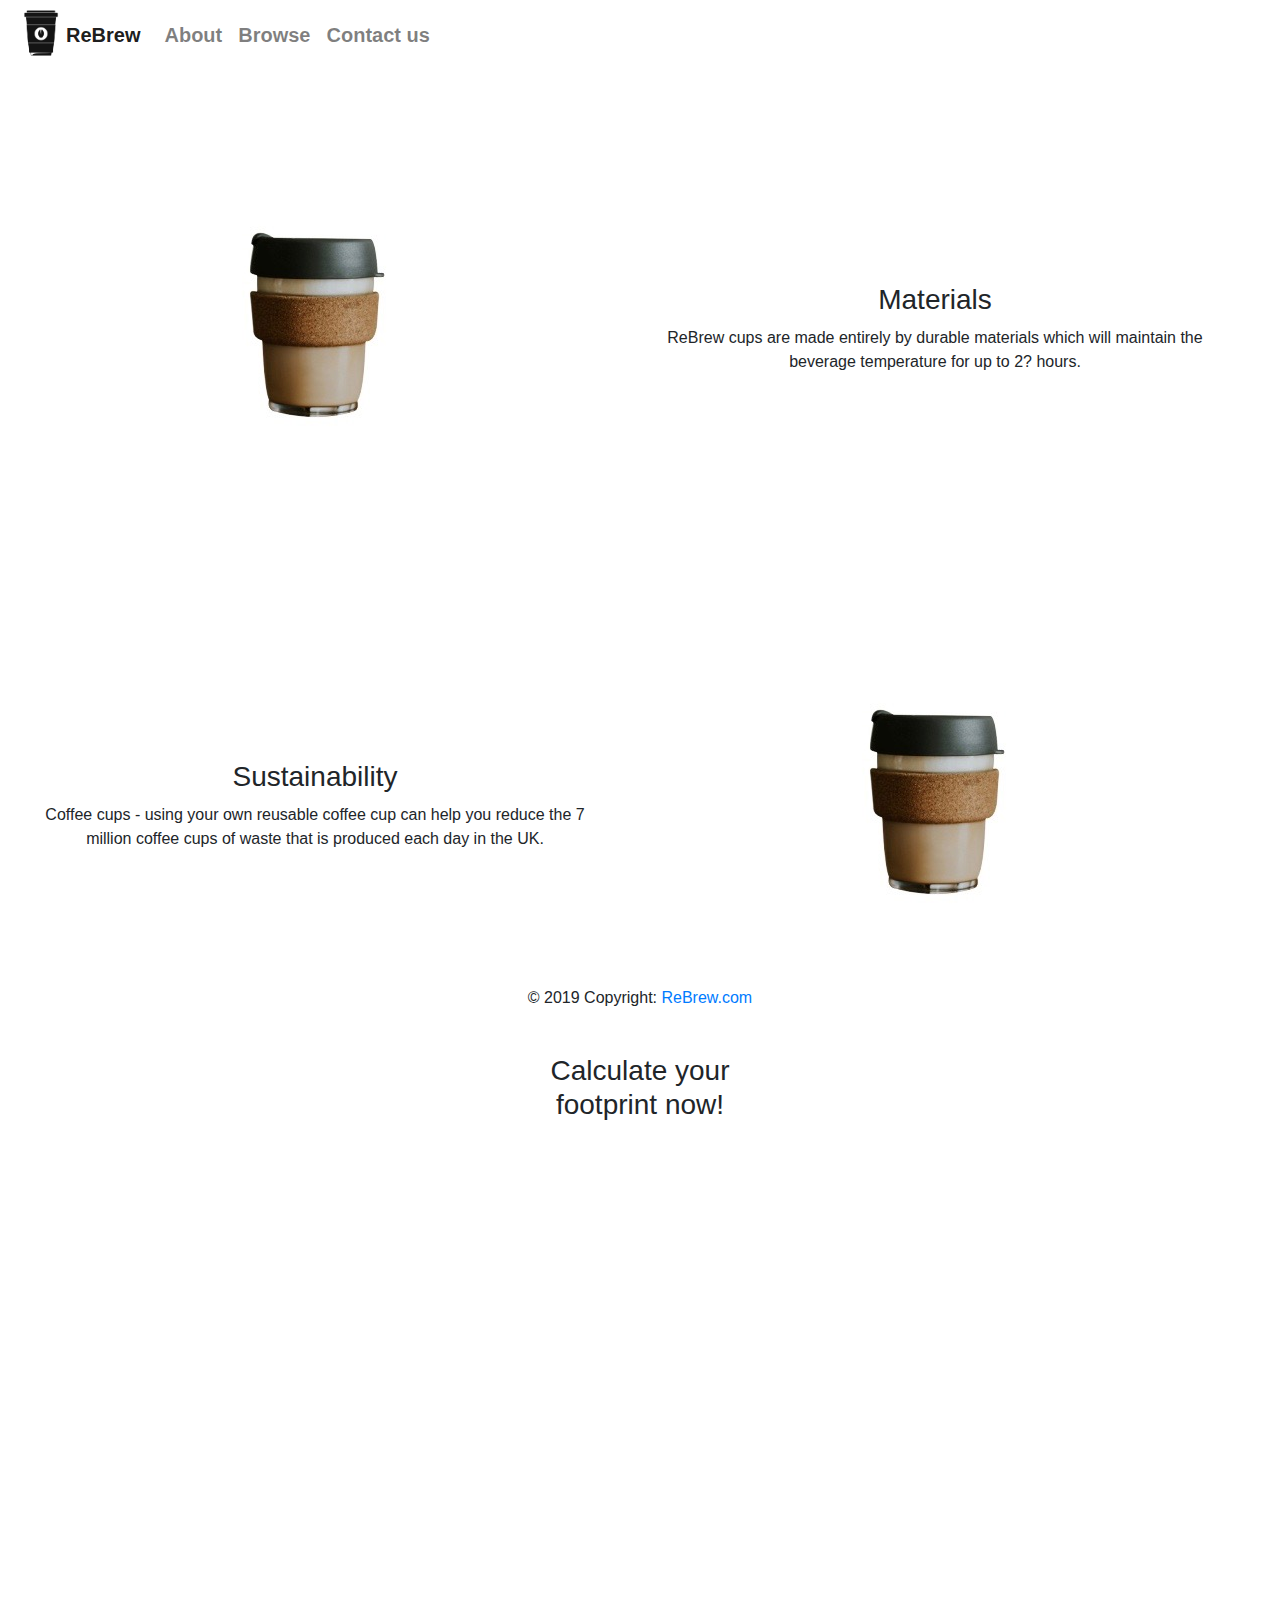
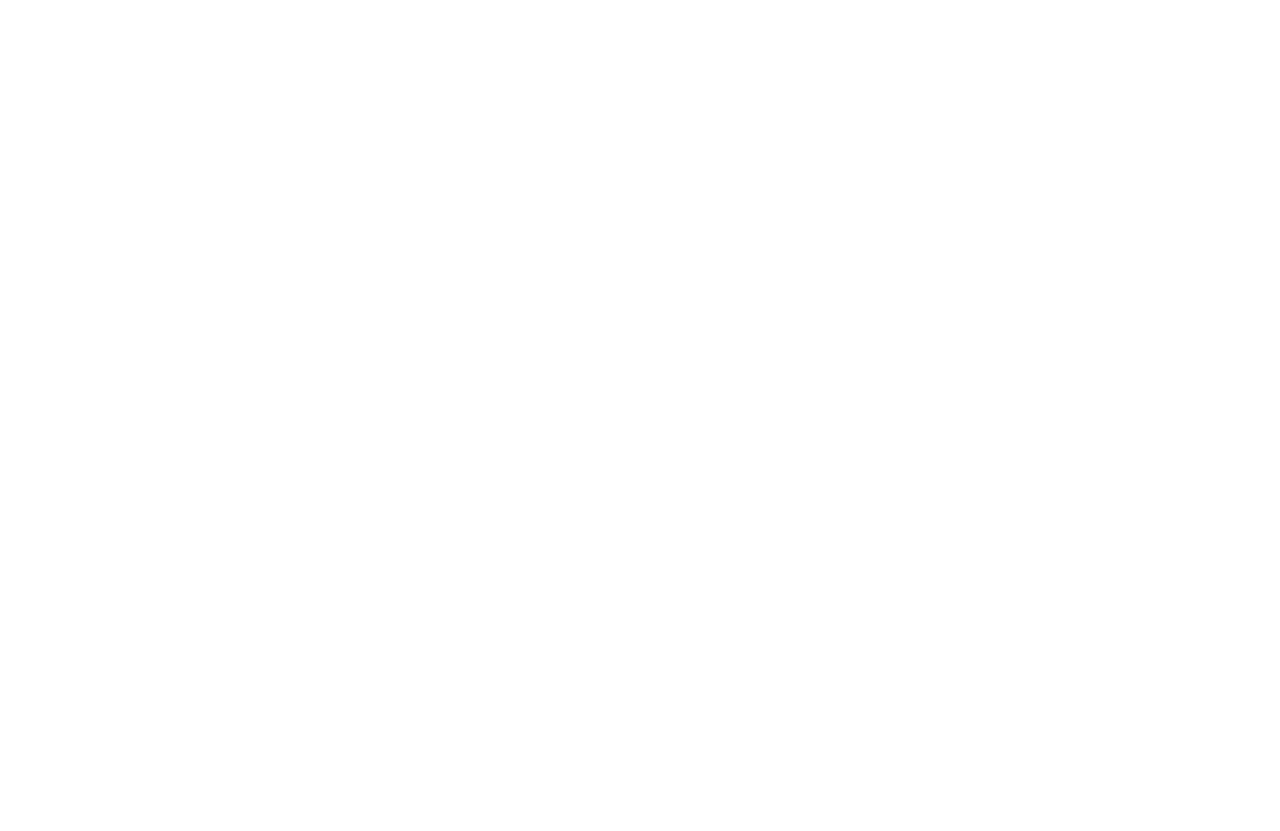
==== about.html @ c3386d27 "Indented and added descriptions of code sections" ====
<!DOCTYPE html>
<html lang="en" dir="ltr">
<head>
    <meta charset="utf-8">
    <meta http-equiv="X-UA-Compatible" content="IE=edge">
    <meta name="viewport" content="width=device-width, initial-scale=1, shrink-to-fit=no">

    <title>ReBrew - About</title>

    <link href='css/bootstrap.css' rel='stylesheet'>
    <link rel="stylesheet" type="text/css" href="css/styles.css">
    <script src="https://code.jquery.com/jquery-3.4.1.js" integrity="sha256-WpOohJOqMqqyKL9FccASB9O0KwACQJpFTUBLTYOVvVU=" crossorigin="anonymous"></script>
</head>

<!-- ____________________________ Body ____________________________  -->
<body>

    <!-- ____________________________ Header ____________________________  -->
    <header>
    <!-- Navigation Bar -->
      <nav class="navbar navbar-expand-sm navbar-light" id="navbar">
          <img src="Images/cup-logo.png" alt="logo" id="logo">
          <a class="navbar-brand" href="index.html">ReBrew</a>
          <button class="navbar-toggler" type="button" data-toggle="collapse" data-target="#navbarSupportedContent" aria-controls="navbarSupportedContent" aria-expanded="false" aria-label="Toggle navigation">
              <span class="navbar-toggler-icon"></span>
          </button>

          <div class="collapse navbar-collapse" id="navbarSupportedContent">
              <ul class="navbar-nav mr-auto">
                  <li class="nav-item"><a class="nav-link" href="about.html">About<span class="sr-only">(current)</span></a></li>
                  <li class="nav-item"><a class="nav-link" href="browse.html">Browse<span class="sr-only">(current)</span></a></li>
                  <li class="nav-item"><a class="nav-link" href="contact.html">Contact us</a></li>
              </ul>
          </div>
      </nav>
      </header>

      <!-- ____________________________ Main ____________________________  -->
      <main>
          <!-- Grid system -->
          <div class="container-fluid" id="about-grid">
              <!--     Row 1     -->
              <div class="row">
                  <div class="col-sm-6 align-self-center">
                      <img src="Images/coffee-cup-no-bg.jpg" alt="ReBrew cup">
                  </div>
                  <div class="col-sm-6 align-self-center">
                      <h3> Materials </h3>
                      <p>
                        ReBrew cups are made entirely by durable materials which will maintain the beverage temperature for up to 2? hours.
                      </p>
                  </div>
              </div>
              <!--     Row 2     -->
              <div class="row">
                  <div class="col-sm-6 align-self-center">
                      <h3> Sustainability </h3>
                      <p>
                        Coffee cups - using your own reusable coffee cup can help you reduce the 7 million coffee cups  of waste that is produced each day in the UK.
                      </p>
                  </div>
                  <div class="col-sm-6 align-self-center">
                      <img src="Images/coffee-cup-no-bg.jpg" alt="Sustainability" border>
                  </div>
              </div>
              <!--     Row 3     -->
              <div class="row justify-content-center" id="calculator">
                  <h3>Calculate your footprint now!</h3>
                  <iframe width="710" height="1300" frameborder="0" marginwidth="0" marginheight="0" scrolling="no" src="https://calculator.carbonfootprint.com/calculator.aspx">
                  </iframe>
              </div>
          </div>
      </main>

      <!-- ____________________________ Footer ____________________________  -->
      <footer class="page-footer font-small" id="footer">
          <div class="footer-copyright text-center py-3">
              © 2019 Copyright:
              <a href="#"> ReBrew.com</a>
          </div>
      </footer>

      <script src="https://cdnjs.cloudflare.com/ajax/libs/popper.js/1.14.7/umd/popper.min.js" integrity="sha384-UO2eT0CpHqdSJQ6hJty5KVphtPhzWj9WO1clHTMGa3JDZwrnQq4sF86dIHNDz0W1" crossorigin="anonymous"></script>
      <script src="https://stackpath.bootstrapcdn.com/bootstrap/4.3.1/js/bootstrap.min.js" integrity="sha384-JjSmVgyd0p3pXB1rRibZUAYoIIy6OrQ6VrjIEaFf/nJGzIxFDsf4x0xIM+B07jRM" crossorigin="anonymous"></script>
      <script src="javascript/scripts.js"></script>
  </body>
  </html>
---- css/styles.css ----
/*  -----------------   Main containers   ----------------- */

html,
body,  {
        min-height: 100%;
        min-width: 100%;
        margin: 0;
}
header {
        max-height: 100%;
        width: 100%;
        margin: 0;
}
div {
        position: relative;
        height: 100%;
        width: 100%;
}
.container-fluid {
        min-height: 100vh;
        max-height: 100vh;
        margin: 0;
        padding: 0;
        text-align: center;
}

/*  -----------------   Text and images (general styling)   ----------------- */
h1 {
        text-align: center;
        padding: 100px;
        color: #8c5606;
        font-weight: bold;
}
h3{
        position: relative;
        text-align: center;
        bottom: auto;
        margin: 10px;
}
p {
        position: relative;
        margin: 10px;
}
img {
        display: flex;
        margin-left: auto;
        margin-right: auto;
        padding: 0px;
        border-radius: 0px;
}

/*  -----------------       Navbar        ----------------- */
#navbar {
        background: transparent !important;
        border: none;
        font-weight: bold;
        font-size: 20px;
}
/* Logo in navbar */
#logo {
        max-width: 50px;
        position: center;
}
/* Text in navbar */
#navbarSupportedContent {
        opacity: 100% !important;
        color: black;
        text-align: left !important;
}

/*  -----------------   Footer           ----------------- */
#footer {
        text-align: center;
        background-color: white;
        position: relative;
        margin: auto;
        top: auto;
}
/* Text in footer */
#Copyright {
        background-color: white;
        color: black;
        position: relative;
}
/*  -----------------   Home page specific styling (index.html)   ----------------- */
#home-section-1 {
        background-image: url("../Images/coffee-cup-color-bg.jpg");
        background-color: #f5f1eb;
        height: 100%;
        background-position: center;
        background-repeat: no-repeat;
        background-size: cover;
}
/* Cover to allow fadeIn animation on page load */
#cover {
        position: fixed;
        background-color: white;
        bottom: 0;
        right: 0;
        width: 100%;
        height: 100%;
}
#home-section-2 {
        display: flex;
        justify-content: center;
        align-items: center;
        overflow: hidden;
        position: relative !important;
}
#travel-pic {
        min-width: 100%;
        min-height: 100%;
        height: auto;
        position: absolute;
        bottom: 15%;
        left: 50%;
        right: 50%;
        left: -100px;
        right: -100px;
        border-radius: 50%;
        /* opacity: 60%; */
        flex-shrink: 0;
}
#home-section-3 {
        background-image: url("../Images/spill.jpeg");
        background-color: #4a4646;
        height: 100%;
        background-position: center;
        background-repeat: no-repeat;
        background-size: cover;
        color: black;
        position: relative;
        display: flex;
        flex-direction: column;
        flex-wrap: wrap;
        justify-content: center;
        text-align: center;
        vertical-align: center;
}
#text-container {
        background: rgba(255, 255, 255, 0.7);
        position: relative;
        top: auto;
        left: auto;
        align-items: center;
        vertical-align: middle;
        color: black;
        overflow: visible;
        display: flex;
        flex-direction: column;
        justify-content: center;
        text-align: center;
        vertical-align: center;
}
/* Scroll button styling  */
.btn {
        left: auto;
        right: auto;
        top: auto;
        bottom: auto;
        position: relative;
        margin: 10%
}

/*  -----------------   About page specific styling (about.html)   ----------------- */
/* About page grid */
#about-grid {
        text-align: center;
        margin: auto;
        padding: 20px;
        display: inline-block;
        vertical-align: middle;
}
/* Embedded footprint calculator */
#calculator {
        margin: auto;
        align-content: center;
        max-width: 250px;
}
/*  -----------------   Browse page specific styling (browse.html)   ----------------- */




/*  -----------------   Contact page specific styling (contact.html)   ----------------- */
/* Embedded google map  */
#map {
        text-align: center;
        padding: 10px;
        max-width: 1vw;
}
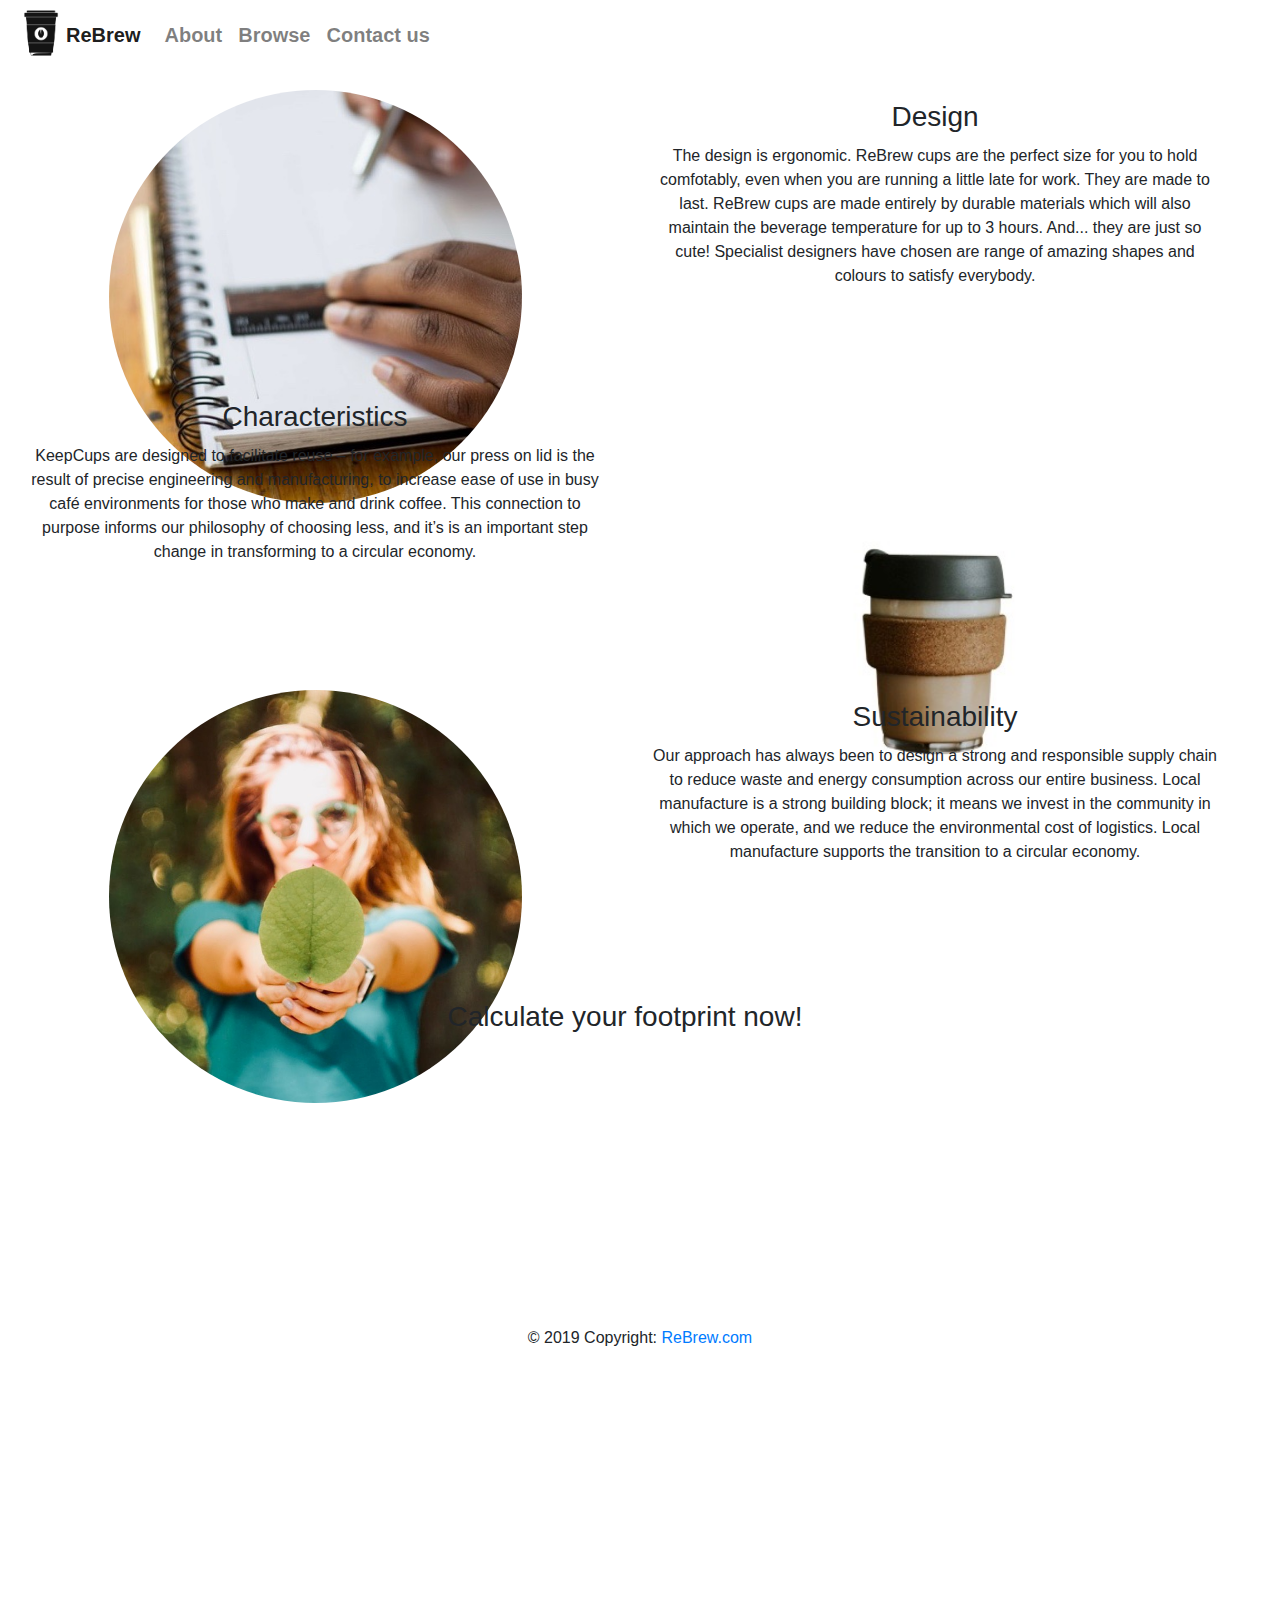
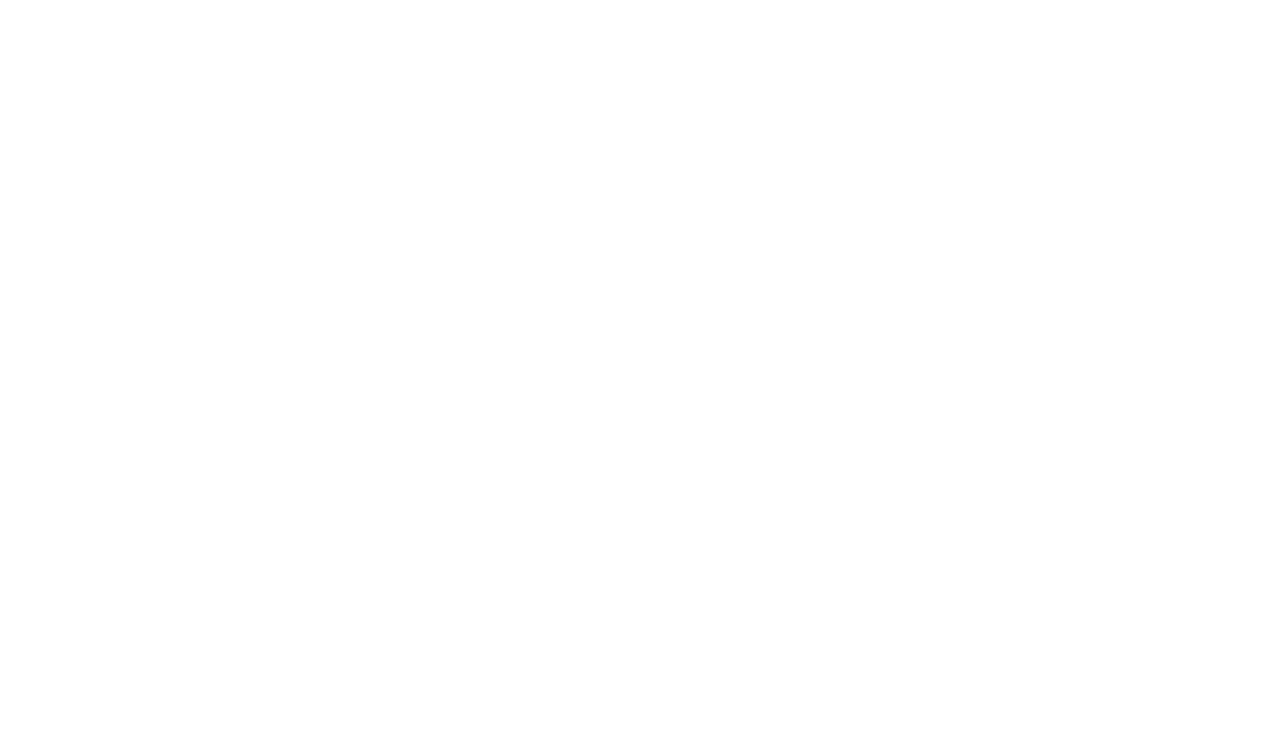
==== commit 16ac8f38: "About page" ====
--- a/about.html
+++ b/about.html
@@ -38,36 +38,52 @@
       <!-- ____________________________ Main ____________________________  -->
       <main>
           <!-- Grid system -->
-          <div class="container-fluid" id="about-grid">
+          <div class="container-flex" id="about-grid">
               <!--     Row 1     -->
               <div class="row">
                   <div class="col-sm-6 align-self-center">
-                      <img src="Images/coffee-cup-no-bg.jpg" alt="ReBrew cup">
+                      <img src="Images/ruler.jpeg" alt="Design" id="ruler">
                   </div>
                   <div class="col-sm-6 align-self-center">
-                      <h3> Materials </h3>
+                      <h3> Design </h3>
                       <p>
-                        ReBrew cups are made entirely by durable materials which will maintain the beverage temperature for up to 2? hours.
+                        The design is ergonomic. ReBrew cups are the perfect size for you to hold comfotably, even when you are running a little late for work.
+                        They are made to last. ReBrew cups are made entirely by durable materials which will also maintain the beverage temperature for up to 3 hours.
+                        And... they are just so cute! Specialist designers have chosen are range of amazing shapes and colours to satisfy everybody.
                       </p>
                   </div>
               </div>
               <!--     Row 2     -->
               <div class="row">
                   <div class="col-sm-6 align-self-center">
-                      <h3> Sustainability </h3>
+                      <h3> Characteristics </h3>
                       <p>
-                        Coffee cups - using your own reusable coffee cup can help you reduce the 7 million coffee cups  of waste that is produced each day in the UK.
+                        KeepCups are designed to facilitate reuse – for example, our press on lid is the result of precise engineering and manufacturing, to increase ease of use in busy café environments for those who make and drink coffee. This connection to purpose informs our philosophy of choosing less, and it’s is an important step change in transforming to a circular economy.
                       </p>
                   </div>
                   <div class="col-sm-6 align-self-center">
-                      <img src="Images/coffee-cup-no-bg.jpg" alt="Sustainability" border>
+                      <img src="Images/coffee-cup-no-bg.jpg" alt="Coffee cup" id="cup">
                   </div>
               </div>
               <!--     Row 3     -->
-              <div class="row justify-content-center" id="calculator">
-                  <h3>Calculate your footprint now!</h3>
-                  <iframe width="710" height="1300" frameborder="0" marginwidth="0" marginheight="0" scrolling="no" src="https://calculator.carbonfootprint.com/calculator.aspx">
-                  </iframe>
+              <div class="row">
+                  <div class="col-sm-6 align-self-center">
+                      <img src="Images/leaf.jpeg" alt="Sustainability" id="leaf">
+                  </div>
+                  <div class="col-sm-6 align-self-center">
+                      <h3> Sustainability </h3>
+                      <p>
+                        Our approach has always been to design a strong and responsible supply chain to reduce waste and energy consumption across our entire business. Local manufacture is a strong building block; it means we invest in the community in which we operate, and we reduce the environmental cost of logistics. Local manufacture supports the transition to a circular economy.
+                      </p>
+                  </div>
+              </div>
+              <!--     Row 4     -->
+              <div class="row">
+                  <div class="col-sm-12" id="calculator">
+                      <h3>Calculate your footprint now!</h3>
+                      <iframe width="710" height="1300" frameborder="0" marginwidth="0" marginheight="0" scrolling="no" src="https://calculator.carbonfootprint.com/calculator.aspx">
+                      </iframe>
+                  </div>
               </div>
           </div>
       </main>
--- a/css/styles.css
+++ b/css/styles.css
@@ -73,8 +73,8 @@
         text-align: center;
         background-color: white;
         position: relative;
-        margin: auto;
         top: auto;
+        bottom: 0%;
 }
 /* Text in footer */
 #Copyright {
@@ -118,7 +118,6 @@
         left: -100px;
         right: -100px;
         border-radius: 50%;
-        /* opacity: 60%; */
         flex-shrink: 0;
 }
 #home-section-3 {
@@ -171,11 +170,21 @@
         display: inline-block;
         vertical-align: middle;
 }
+.row {
+        height: 300px;
+        position: relative;
+}
+
+#ruler, #leaf, #cup {
+        border-radius: 50%;
+        width: 70%;
+}
+
 /* Embedded footprint calculator */
 #calculator {
         margin: auto;
         align-content: center;
-        max-width: 250px;
+        position:inherit;
 }
 /*  -----------------   Browse page specific styling (browse.html)   ----------------- */
 
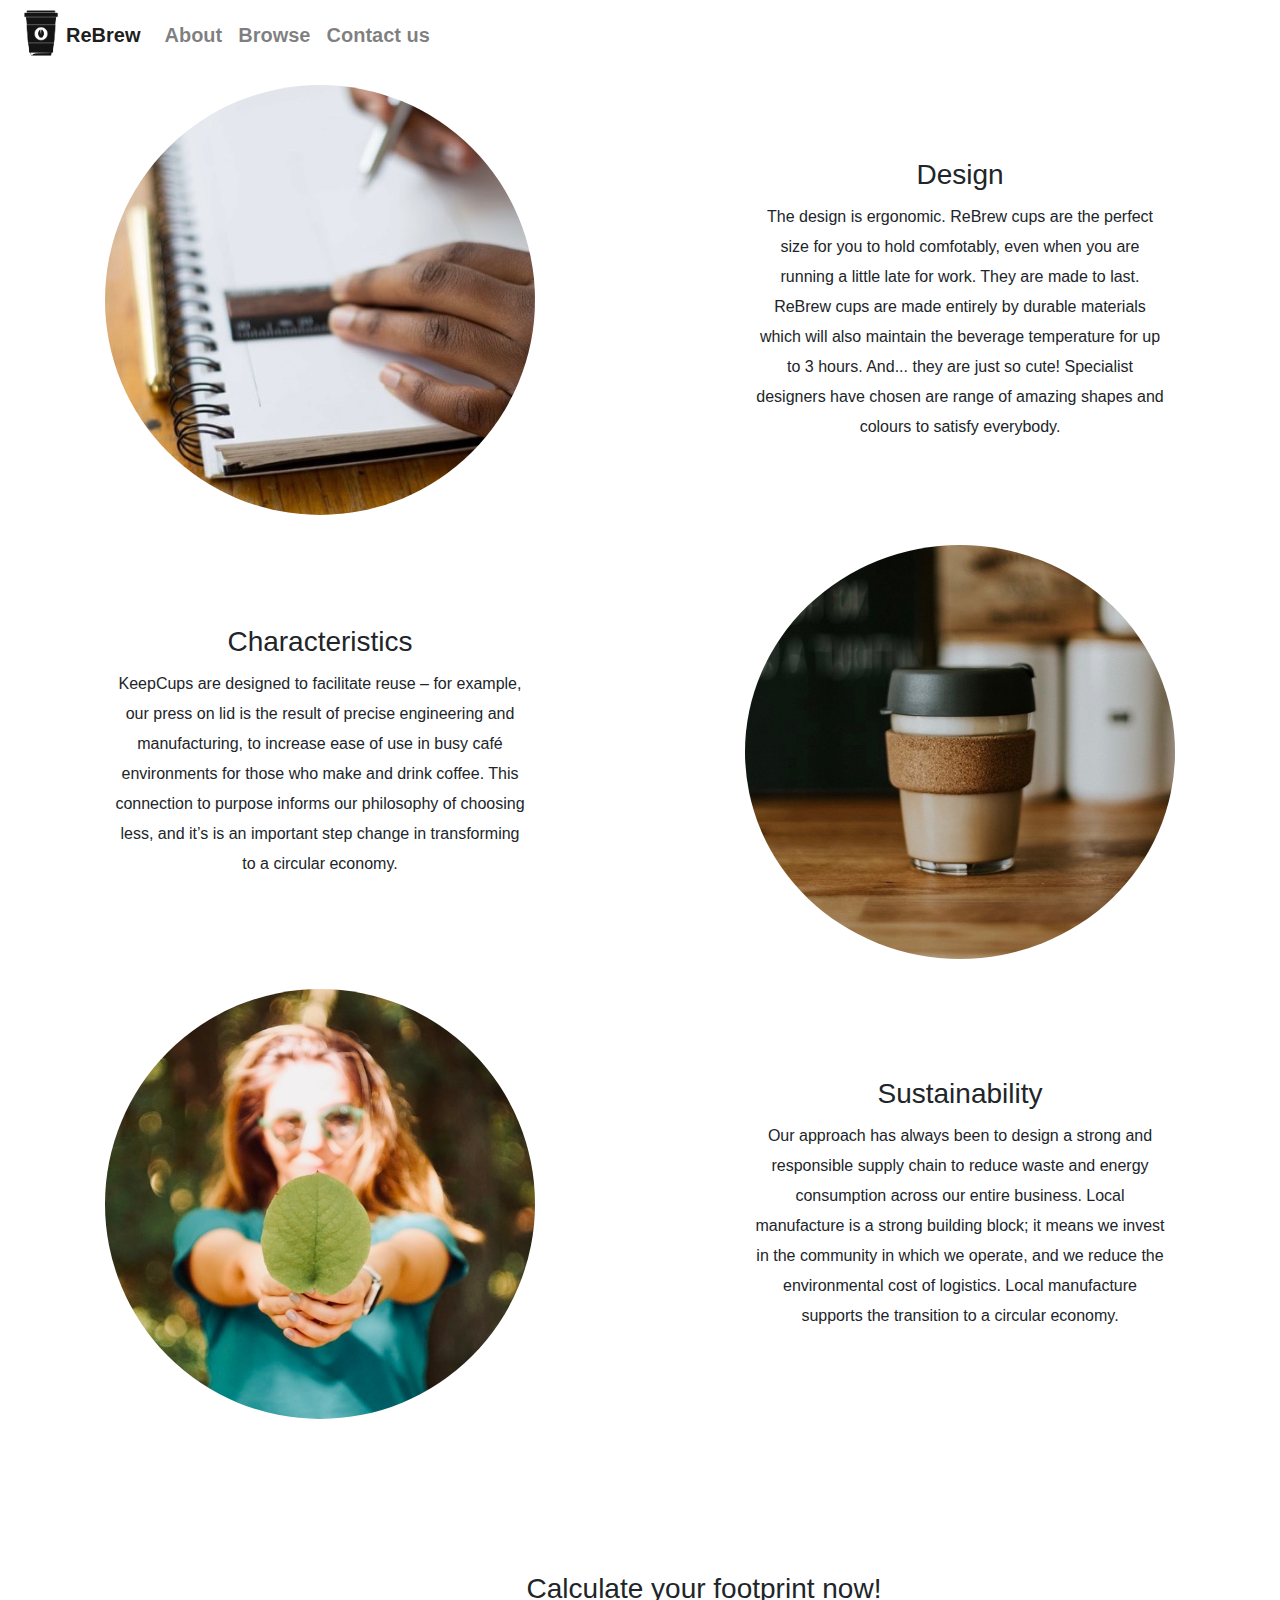
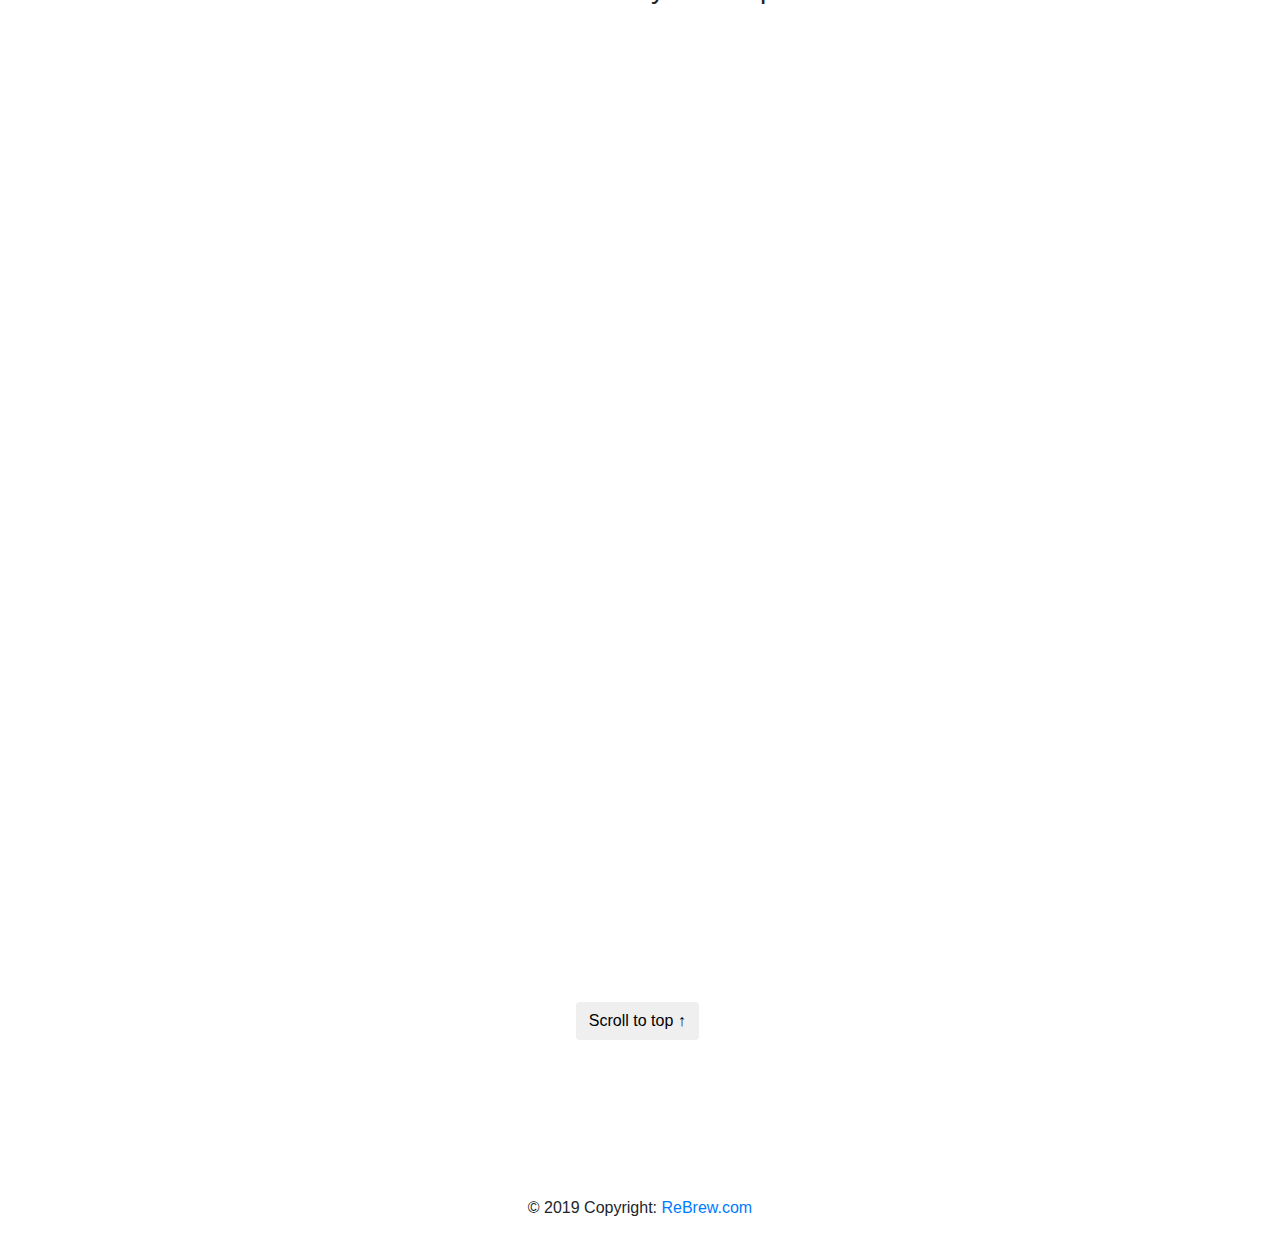
==== commit 13b14b7b: "Added flexbox styling for about.html" ====
--- a/about.html
+++ b/about.html
@@ -37,55 +37,55 @@
 
       <!-- ____________________________ Main ____________________________  -->
       <main>
-          <!-- Grid system -->
-          <div class="container-flex" id="about-grid">
+          <!-- Flexbox containers and items  -->
               <!--     Row 1     -->
-              <div class="row">
-                  <div class="col-sm-6 align-self-center">
+              <ul class="flex-container">
+                  <li class="flex-item">
                       <img src="Images/ruler.jpeg" alt="Design" id="ruler">
-                  </div>
-                  <div class="col-sm-6 align-self-center">
+                  </li>
+                  <li class="flex-item">
                       <h3> Design </h3>
                       <p>
                         The design is ergonomic. ReBrew cups are the perfect size for you to hold comfotably, even when you are running a little late for work.
                         They are made to last. ReBrew cups are made entirely by durable materials which will also maintain the beverage temperature for up to 3 hours.
                         And... they are just so cute! Specialist designers have chosen are range of amazing shapes and colours to satisfy everybody.
                       </p>
-                  </div>
-              </div>
+                  </li>
+              </ul>
               <!--     Row 2     -->
-              <div class="row">
-                  <div class="col-sm-6 align-self-center">
+              <ul class="flex-container" id="row2">
+                  <li class="flex-item">
                       <h3> Characteristics </h3>
                       <p>
                         KeepCups are designed to facilitate reuse – for example, our press on lid is the result of precise engineering and manufacturing, to increase ease of use in busy café environments for those who make and drink coffee. This connection to purpose informs our philosophy of choosing less, and it’s is an important step change in transforming to a circular economy.
                       </p>
-                  </div>
-                  <div class="col-sm-6 align-self-center">
-                      <img src="Images/coffee-cup-no-bg.jpg" alt="Coffee cup" id="cup">
-                  </div>
-              </div>
+                  </li>
+                  <li class="flex-item">
+                      <img src="Images/coffee-cup-square.jpg" alt="Coffee cup" id="cup">
+                  </li>
+              </ul>
               <!--     Row 3     -->
-              <div class="row">
-                  <div class="col-sm-6 align-self-center">
+              <ul class="flex-container">
+                  <li class="flex-item">
                       <img src="Images/leaf.jpeg" alt="Sustainability" id="leaf">
-                  </div>
-                  <div class="col-sm-6 align-self-center">
+                  </li>
+                  <li class="flex-item">
                       <h3> Sustainability </h3>
                       <p>
                         Our approach has always been to design a strong and responsible supply chain to reduce waste and energy consumption across our entire business. Local manufacture is a strong building block; it means we invest in the community in which we operate, and we reduce the environmental cost of logistics. Local manufacture supports the transition to a circular economy.
                       </p>
-                  </div>
+                  </li>
+              </ul>
+              <!--     Embedded footprint calculator     -->
+              <div class="container-fluid" id="calculator">
+                  <h3>Calculate your footprint now!</h3>
+                  <iframe width=95% height="700" frameborder="0" marginwidth="0" marginheight="0" scrolling="no" src="https://calculator.carbonfootprint.com/calculator.aspx">
+                  </iframe>
               </div>
-              <!--     Row 4     -->
-              <div class="row">
-                  <div class="col-sm-12" id="calculator">
-                      <h3>Calculate your footprint now!</h3>
-                      <iframe width="710" height="1300" frameborder="0" marginwidth="0" marginheight="0" scrolling="no" src="https://calculator.carbonfootprint.com/calculator.aspx">
-                      </iframe>
-                  </div>
+              <!--    Scroll to top button    -->
+              <div class="row justify-content-center">
+              <a href="#" class="scroll-to"><button type="button" class="btn">Scroll to top ↑</button></a>
               </div>
-          </div>
       </main>
 
       <!-- ____________________________ Footer ____________________________  -->
--- a/css/styles.css
+++ b/css/styles.css
@@ -152,7 +152,7 @@
         vertical-align: center;
 }
 /* Scroll button styling  */
-.btn {
+.scroll-to, .btn {
         left: auto;
         right: auto;
         top: auto;
@@ -162,29 +162,45 @@
 }
 
 /*  -----------------   About page specific styling (about.html)   ----------------- */
-/* About page grid */
-#about-grid {
-        text-align: center;
-        margin: auto;
-        padding: 20px;
-        display: inline-block;
+/* About page flexbox styling */
+@import "compass/css3";
+
+.flex-container {
+        margin: 0;
+        padding: 0;
+        list-style: none;
+        display: flex;
+        flex-direction: row;
+        flex-wrap: wrap;
+        justify-content: space-around;
+        align-items: center;
+}
+#row2 {
+        flex-wrap: wrap-reverse !important;
+}
+.flex-item {
+        background: none;
+        padding: 10px;
+        margin: 5px;
+        flex-basis: 450px;
+        line-height: 30px;
+        text-align: center;
         vertical-align: middle;
-}
-.row {
-        height: 300px;
-        position: relative;
-}
-
+        align-items: center;
+
+}
+/*    Images styling    */
 #ruler, #leaf, #cup {
         border-radius: 50%;
-        width: 70%;
+        width: 100%;
 }
 
 /* Embedded footprint calculator */
 #calculator {
-        margin: auto;
-        align-content: center;
-        position:inherit;
+        margin: 5%;
+        padding: 5%;
+        align-items: center;
+
 }
 /*  -----------------   Browse page specific styling (browse.html)   ----------------- */
 
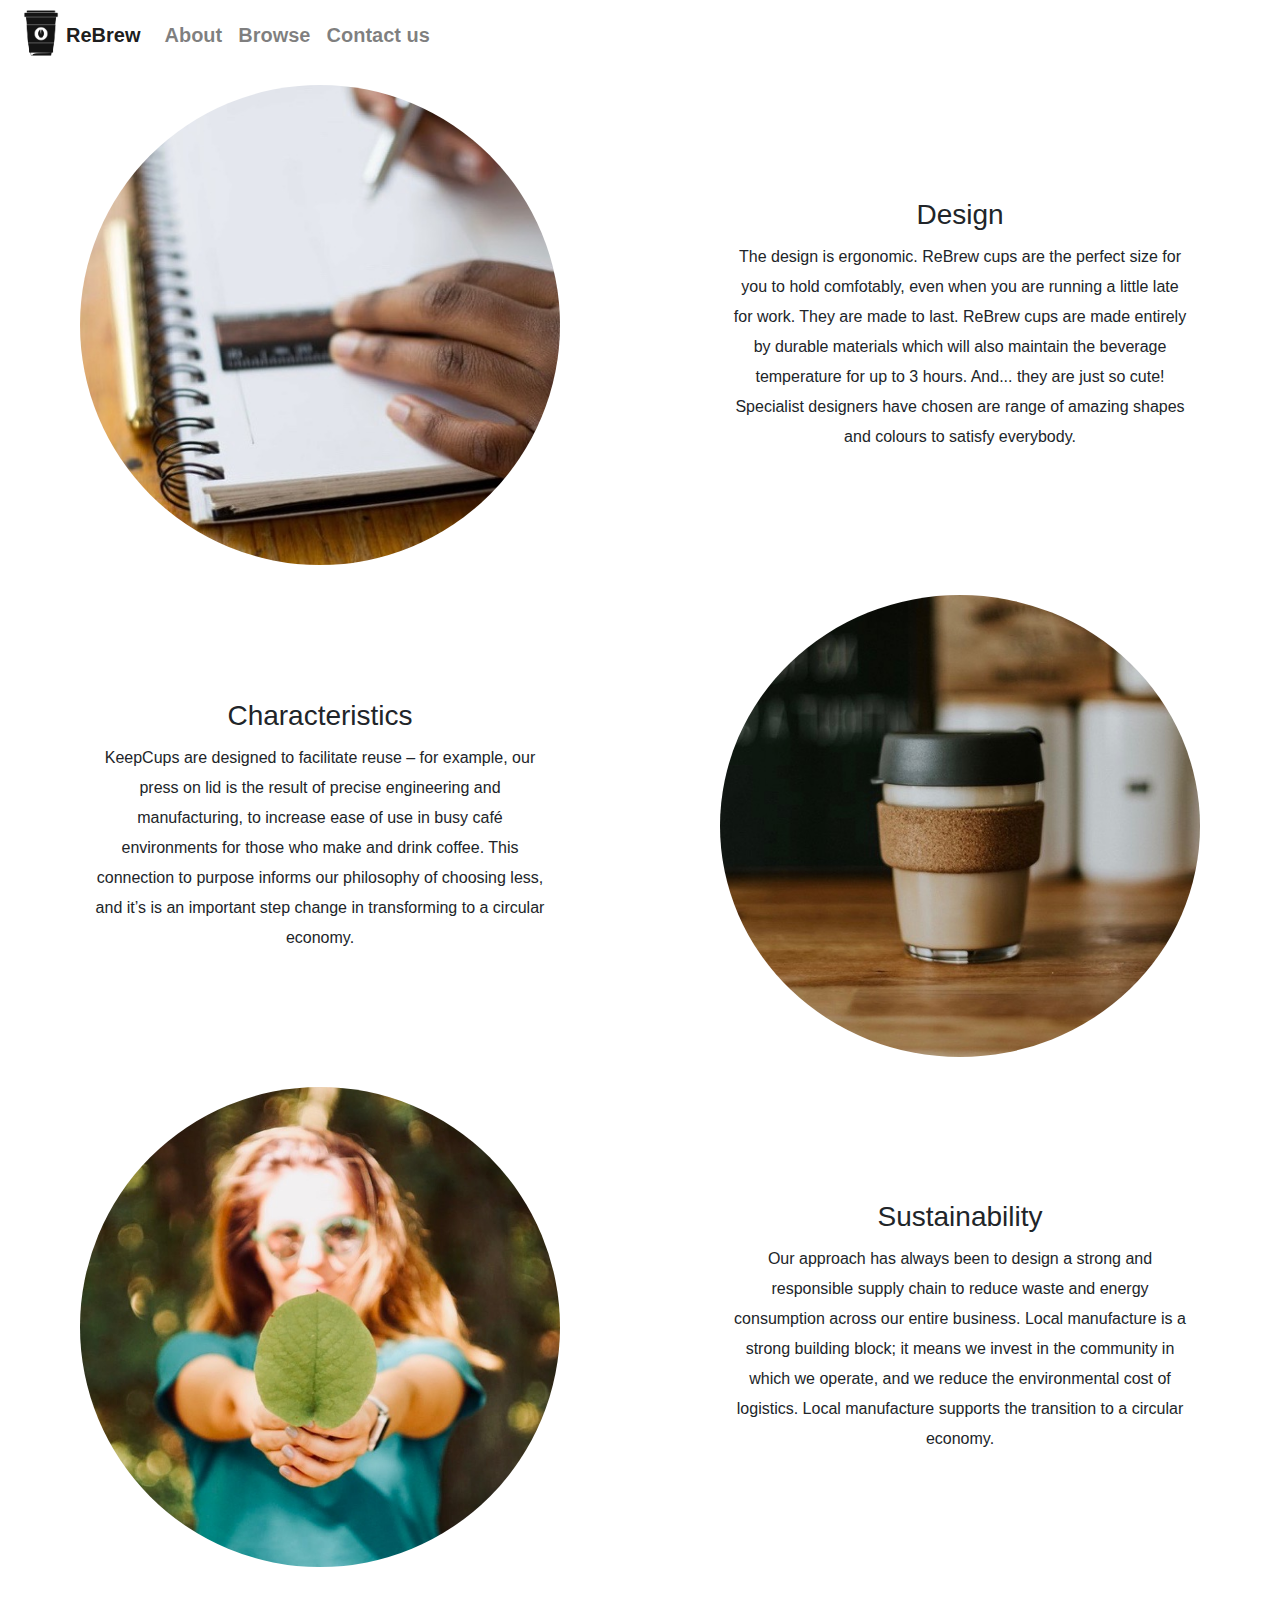
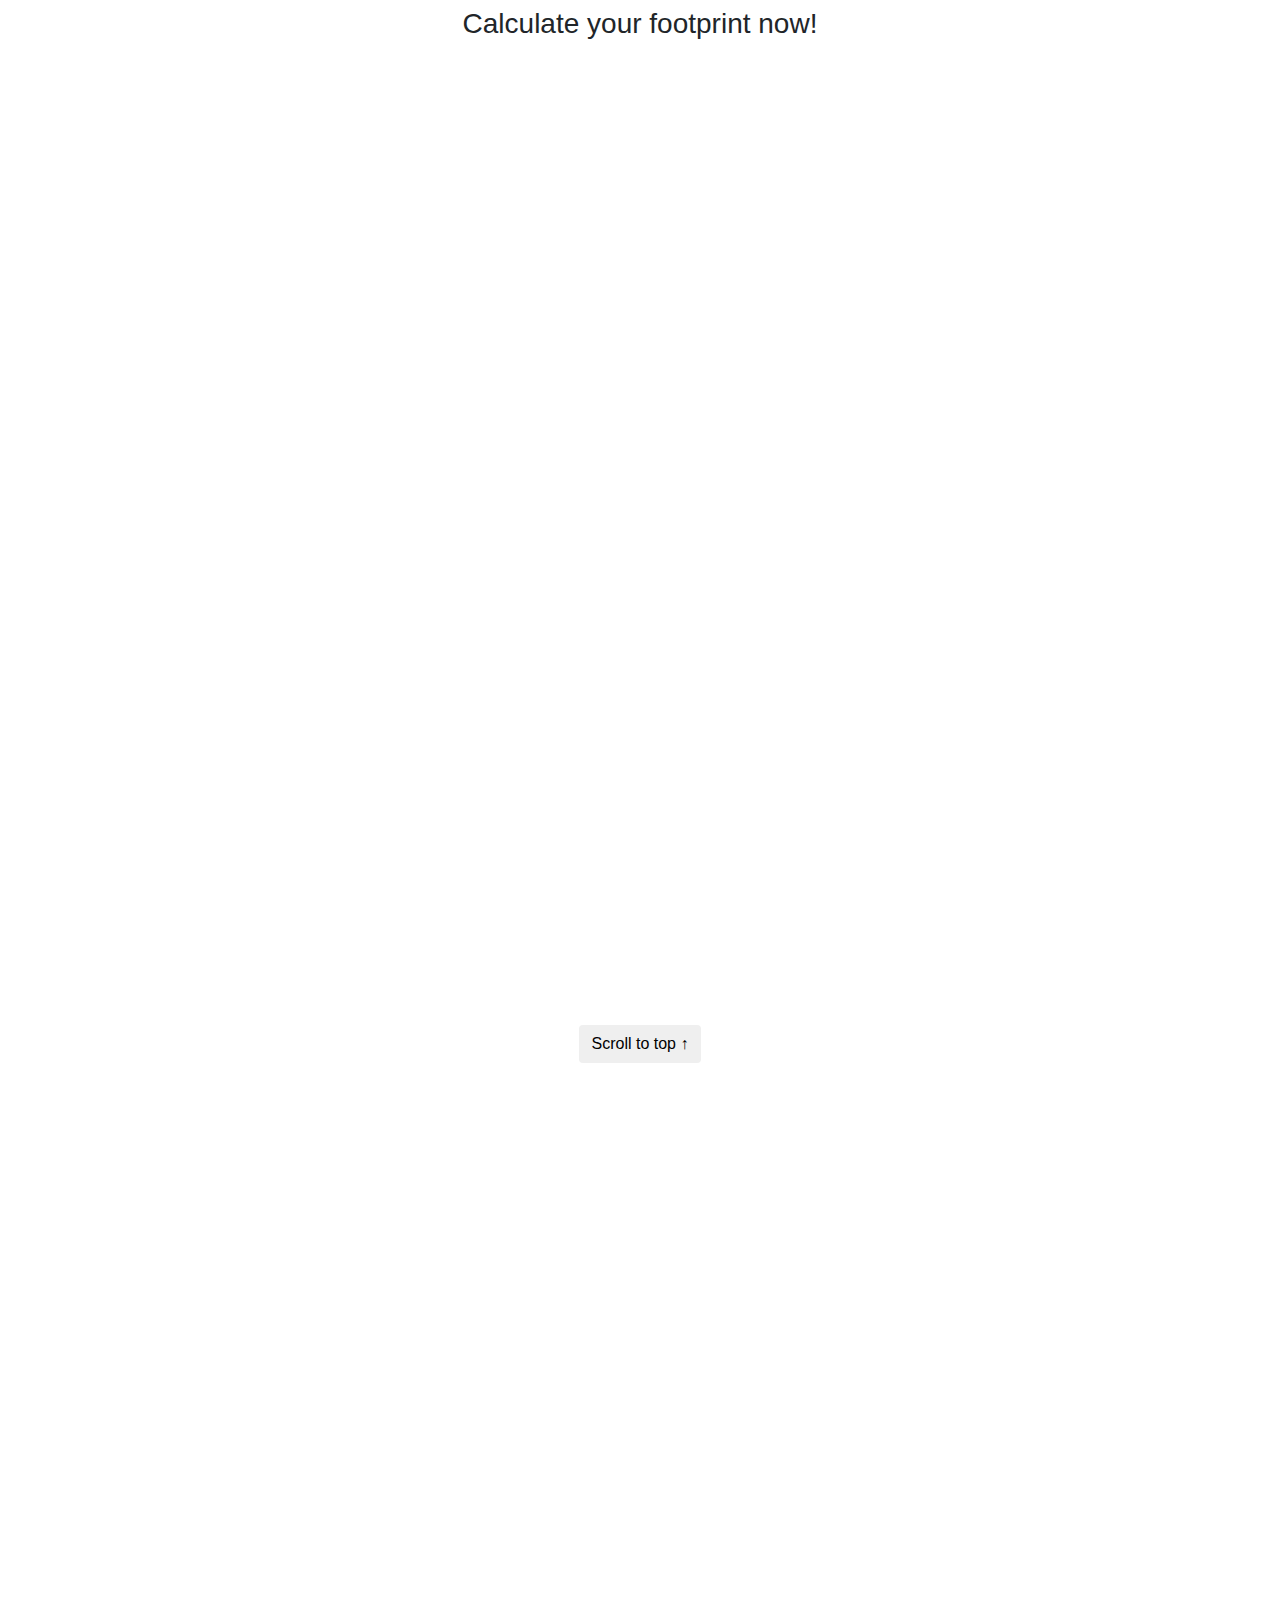
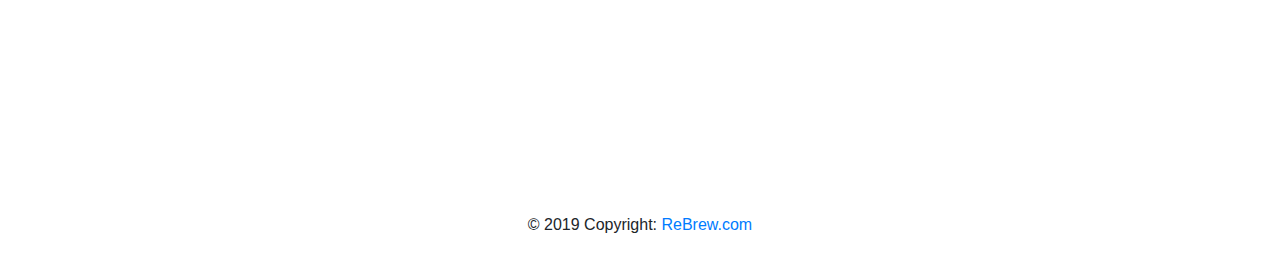
==== commit 9c2a692b: "Adjusted iframe footprint calculator position and size" ====
--- a/about.html
+++ b/about.html
@@ -79,11 +79,11 @@
               <!--     Embedded footprint calculator     -->
               <div class="container-fluid" id="calculator">
                   <h3>Calculate your footprint now!</h3>
-                  <iframe width=95% height="700" frameborder="0" marginwidth="0" marginheight="0" scrolling="no" src="https://calculator.carbonfootprint.com/calculator.aspx">
+                  <iframe width=90% height="500" frameborder="0" marginwidth="0" marginheight="0" scrolling="no" src="https://calculator.carbonfootprint.com/calculator.aspx">
                   </iframe>
               </div>
               <!--    Scroll to top button    -->
-              <div class="row justify-content-center">
+              <div class="container-fluid">
               <a href="#" class="scroll-to"><button type="button" class="btn">Scroll to top ↑</button></a>
               </div>
       </main>
--- a/css/styles.css
+++ b/css/styles.css
@@ -179,10 +179,11 @@
         flex-wrap: wrap-reverse !important;
 }
 .flex-item {
+        list-style: none;
         background: none;
         padding: 10px;
         margin: 5px;
-        flex-basis: 450px;
+        flex-basis: 500px;
         line-height: 30px;
         text-align: center;
         vertical-align: middle;
@@ -197,9 +198,11 @@
 
 /* Embedded footprint calculator */
 #calculator {
-        margin: 5%;
-        padding: 5%;
-        align-items: center;
+        margin: 0;
+        margin-top: 15px;
+        padding: 0;
+        align-items: center;
+        overflow: scroll;
 
 }
 /*  -----------------   Browse page specific styling (browse.html)   ----------------- */
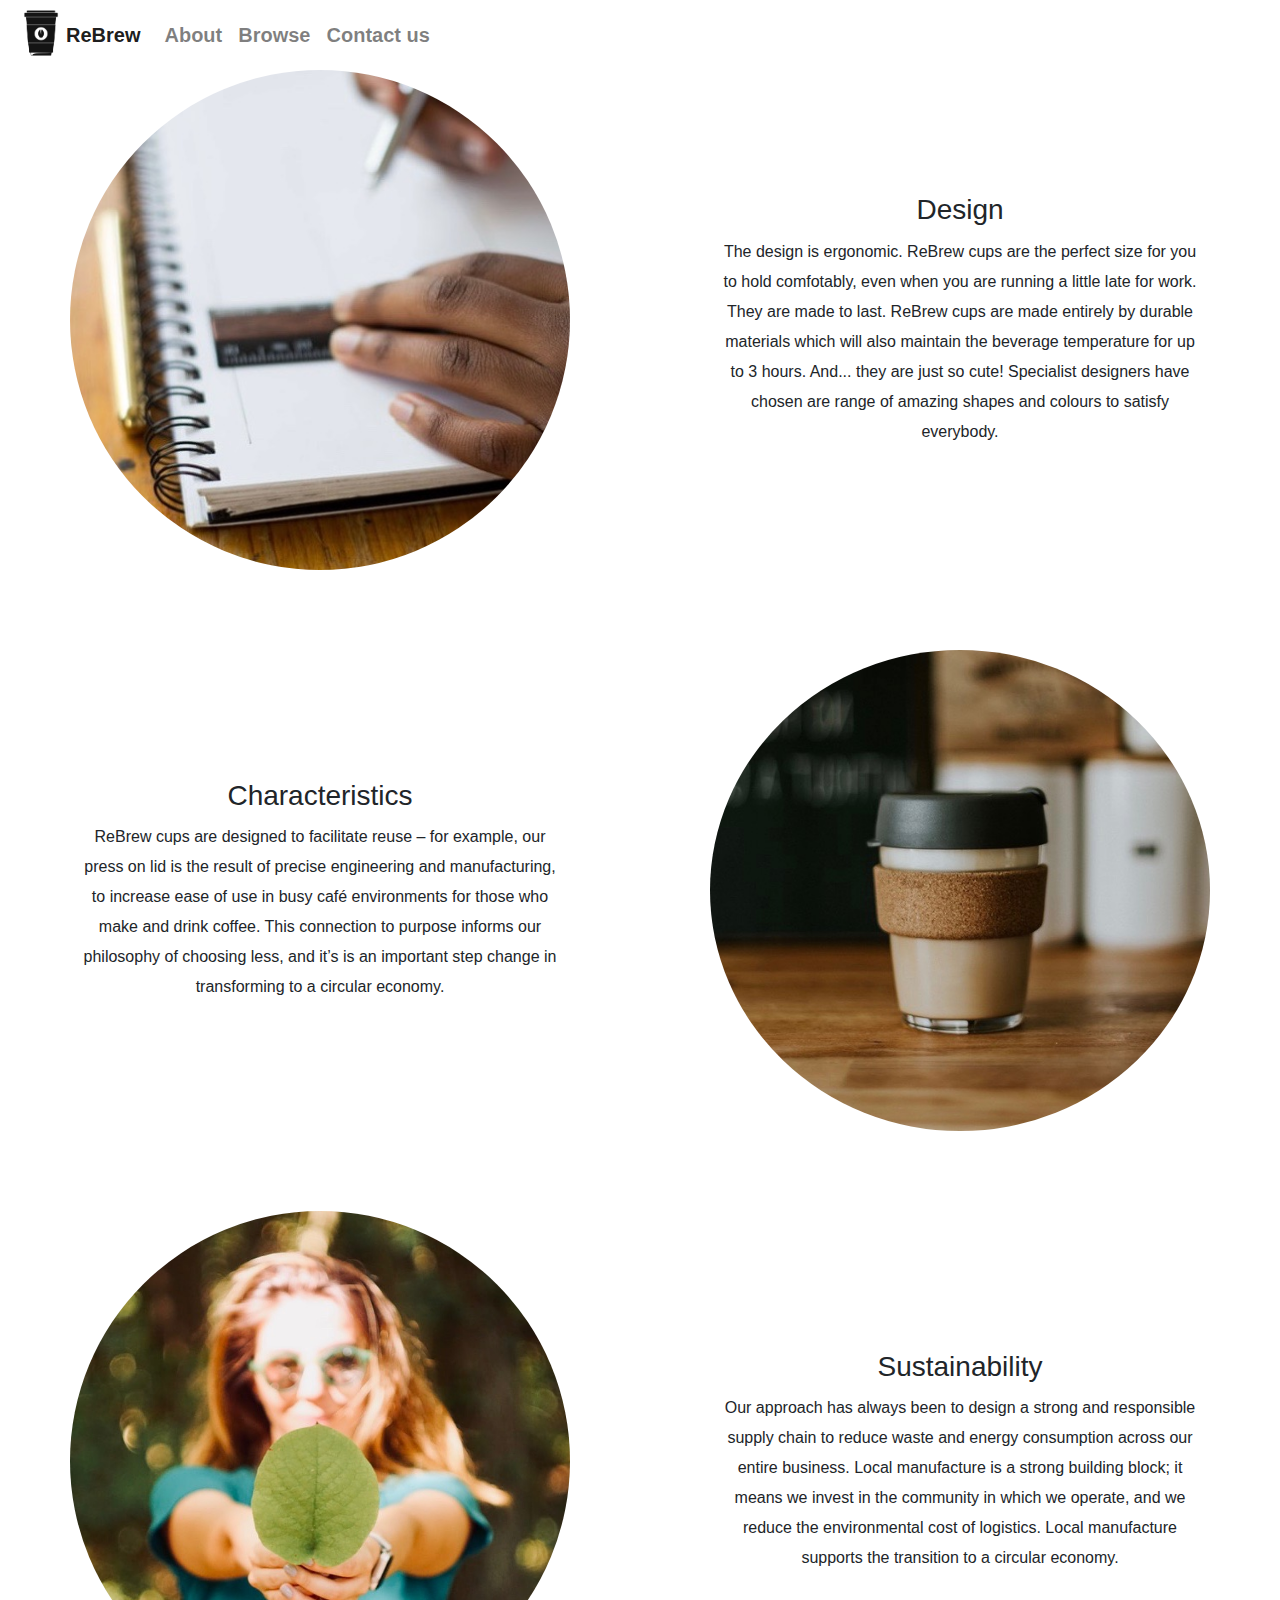
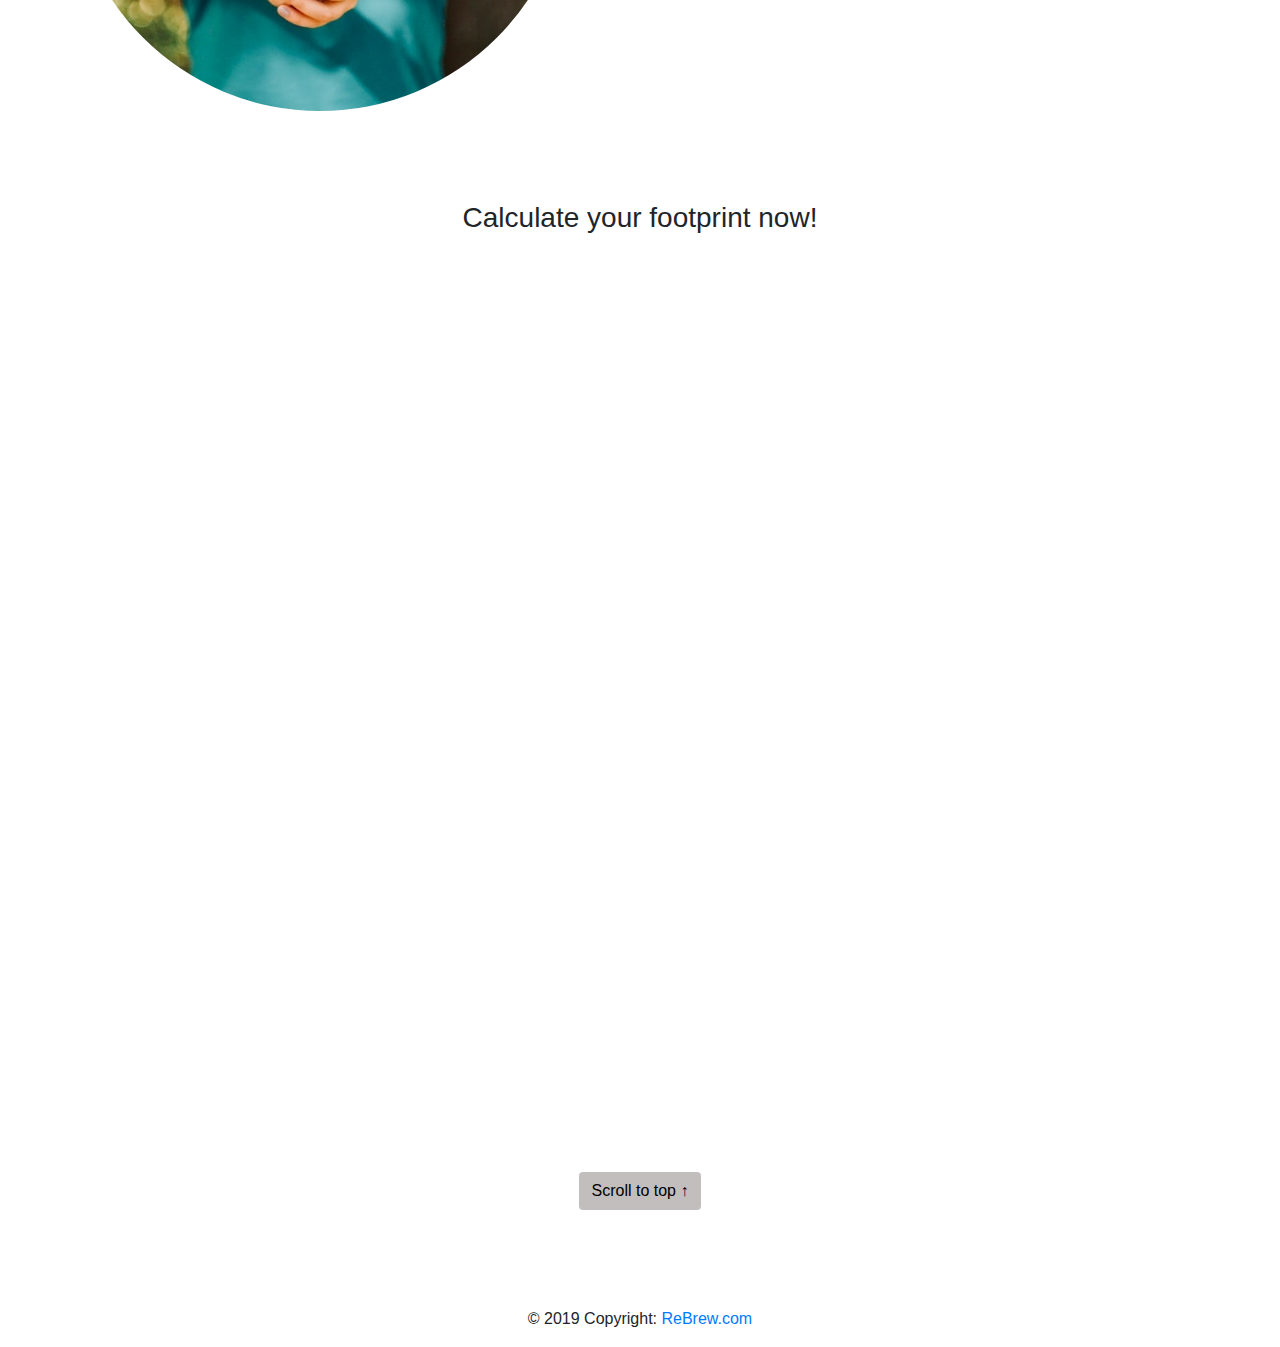
==== commit ef5e41ca: "Added link to index.html in navbar logo, styled scroll-to-top button and slowed speed" ====
--- a/about.html
+++ b/about.html
@@ -19,7 +19,7 @@
     <header>
     <!-- Navigation Bar -->
       <nav class="navbar navbar-expand-sm navbar-light" id="navbar">
-          <img src="Images/cup-logo.png" alt="logo" id="logo">
+          <a href= "index.html"><img src="Images/cup-logo.png" alt="logo" id="logo"></a>
           <a class="navbar-brand" href="index.html">ReBrew</a>
           <button class="navbar-toggler" type="button" data-toggle="collapse" data-target="#navbarSupportedContent" aria-controls="navbarSupportedContent" aria-expanded="false" aria-label="Toggle navigation">
               <span class="navbar-toggler-icon"></span>
@@ -57,7 +57,7 @@
                   <li class="flex-item">
                       <h3> Characteristics </h3>
                       <p>
-                        KeepCups are designed to facilitate reuse – for example, our press on lid is the result of precise engineering and manufacturing, to increase ease of use in busy café environments for those who make and drink coffee. This connection to purpose informs our philosophy of choosing less, and it’s is an important step change in transforming to a circular economy.
+                        ReBrew cups are designed to facilitate reuse – for example, our press on lid is the result of precise engineering and manufacturing, to increase ease of use in busy café environments for those who make and drink coffee. This connection to purpose informs our philosophy of choosing less, and it’s is an important step change in transforming to a circular economy.
                       </p>
                   </li>
                   <li class="flex-item">
@@ -79,12 +79,12 @@
               <!--     Embedded footprint calculator     -->
               <div class="container-fluid" id="calculator">
                   <h3>Calculate your footprint now!</h3>
-                  <iframe width=90% height="500" frameborder="0" marginwidth="0" marginheight="0" scrolling="no" src="https://calculator.carbonfootprint.com/calculator.aspx">
+                  <iframe width=90% height="528" frameborder="0" marginwidth="0" marginheight="0" scrolling="no" src="https://calculator.carbonfootprint.com/calculator.aspx">
                   </iframe>
               </div>
-              <!--    Scroll to top button    -->
-              <div class="container-fluid">
-              <a href="#" class="scroll-to"><button type="button" class="btn">Scroll to top ↑</button></a>
+              <!--   Scroll to top button   -->
+              <div class="container" id="btn-container">
+                  <a href="#" class="scroll-to"><button type="button" class="btn">Scroll to top ↑</button></a>
               </div>
       </main>
 
--- a/css/styles.css
+++ b/css/styles.css
@@ -24,7 +24,7 @@
         text-align: center;
 }
 
-/*  -----------------   Text and images (general styling)   ----------------- */
+/*  -------------   Text and images (general styling)   -------------- */
 h1 {
         text-align: center;
         padding: 100px;
@@ -51,21 +51,13 @@
 
 /*  -----------------       Navbar        ----------------- */
 #navbar {
-        background: transparent !important;
-        border: none;
-        font-weight: bold;
-        font-size: 20px;
+          border: none;
+          font-weight: bold;
+          font-size: 20px;
 }
 /* Logo in navbar */
 #logo {
-        max-width: 50px;
-        position: center;
-}
-/* Text in navbar */
-#navbarSupportedContent {
-        opacity: 100% !important;
-        color: black;
-        text-align: left !important;
+          max-width: 50px;
 }
 
 /*  -----------------   Footer           ----------------- */
@@ -82,7 +74,8 @@
         color: black;
         position: relative;
 }
-/*  -----------------   Home page specific styling (index.html)   ----------------- */
+
+/*  --------------   Home page specific styling (index.html)   ----------- */
 #home-section-1 {
         background-image: url("../Images/coffee-cup-color-bg.jpg");
         background-color: #f5f1eb;
@@ -150,23 +143,26 @@
         justify-content: center;
         text-align: center;
         vertical-align: center;
-}
-/* Scroll button styling  */
-.scroll-to, .btn {
-        left: auto;
-        right: auto;
-        top: auto;
-        bottom: auto;
-        position: relative;
-        margin: 10%
-}
-
-/*  -----------------   About page specific styling (about.html)   ----------------- */
-/* About page flexbox styling */
-@import "compass/css3";
-
+        line-height: 30px;
+}
+/*        Scroll to top button styling and speed      */
+#btn-container {
+        display: flex;
+        align-items: center;
+        justify-content: center;
+        height: 200px !important;
+        overflow: scroll;
+}
+.btn {
+        background: #c2bebe;
+}
+html {
+        scroll-behavior: smooth;
+}
+/*  ------------  About page specific styling (about.html) ------------- */
 .flex-container {
         margin: 0;
+        margin-bottom: 80px;
         padding: 0;
         list-style: none;
         display: flex;
@@ -181,8 +177,6 @@
 .flex-item {
         list-style: none;
         background: none;
-        padding: 10px;
-        margin: 5px;
         flex-basis: 500px;
         line-height: 30px;
         text-align: center;
@@ -202,7 +196,7 @@
         margin-top: 15px;
         padding: 0;
         align-items: center;
-        overflow: scroll;
+        overflow: scroll !important;
 
 }
 /*  -----------------   Browse page specific styling (browse.html)   ----------------- */
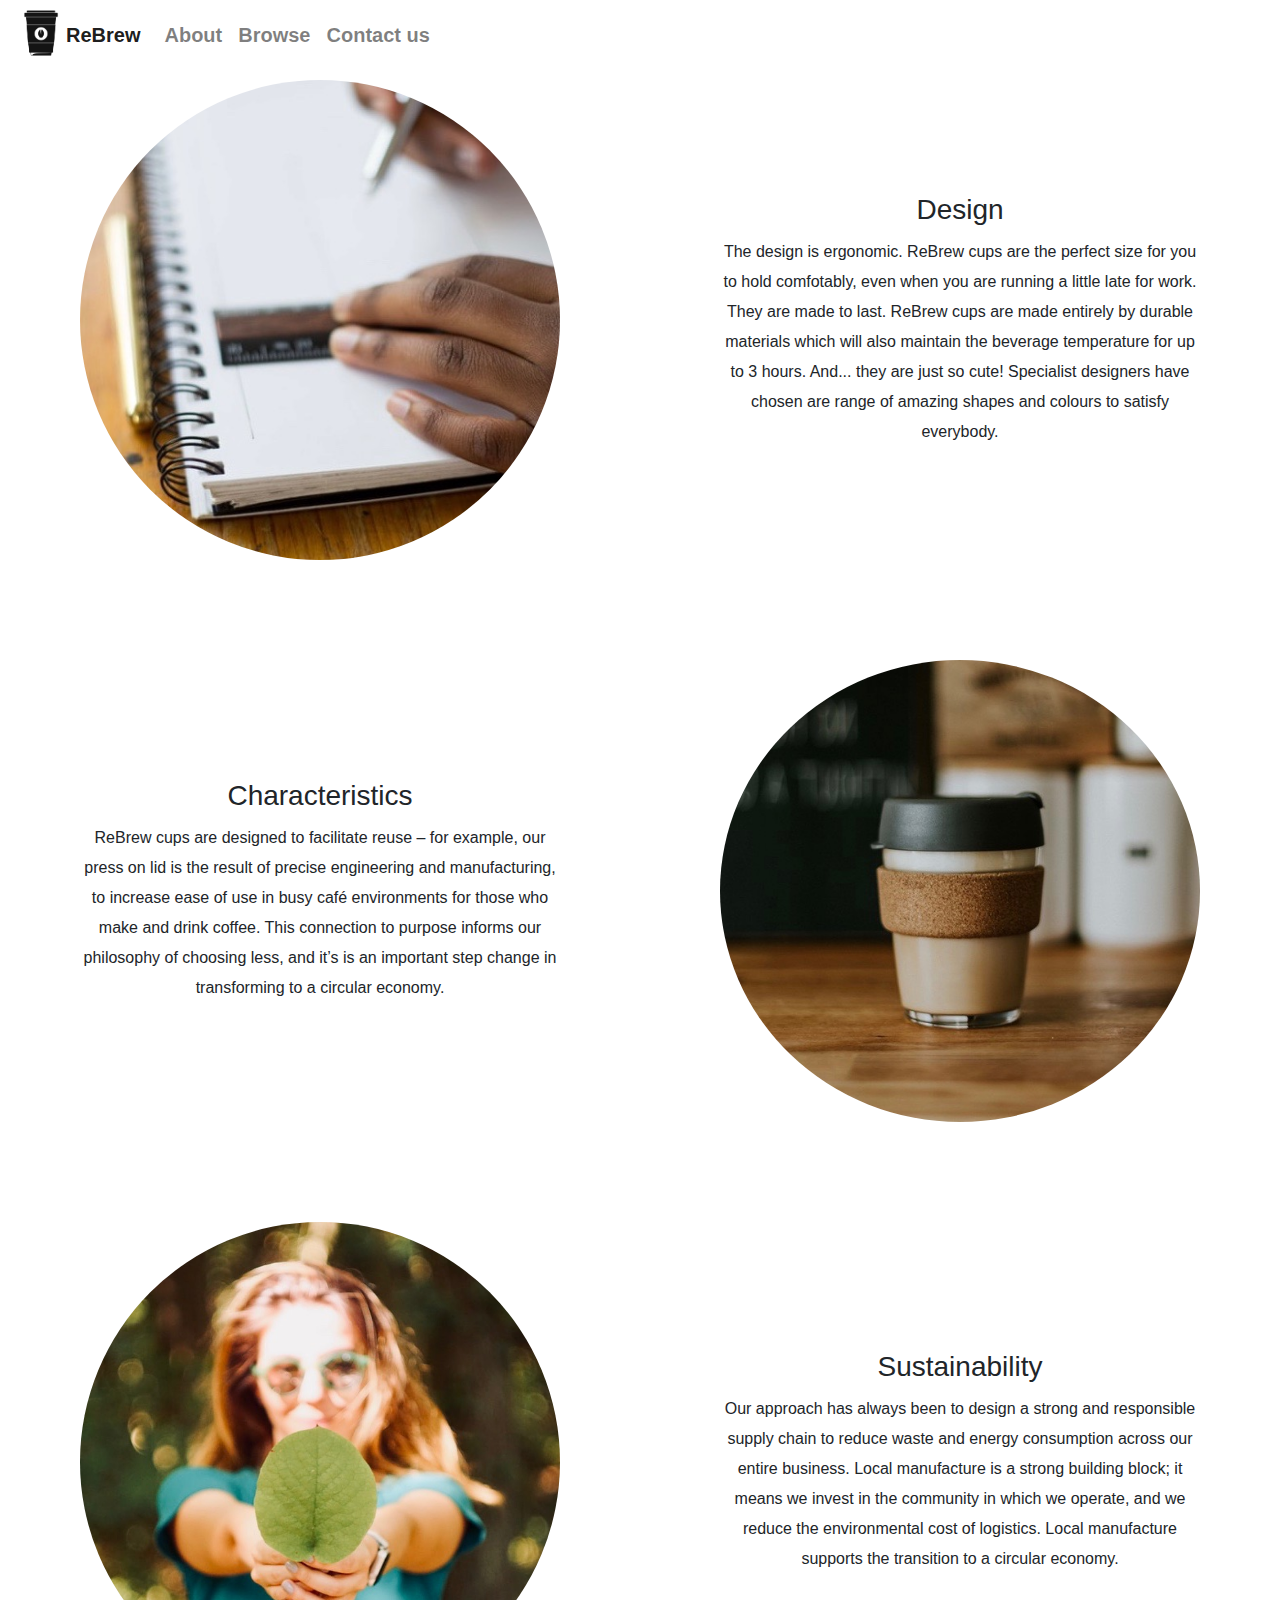
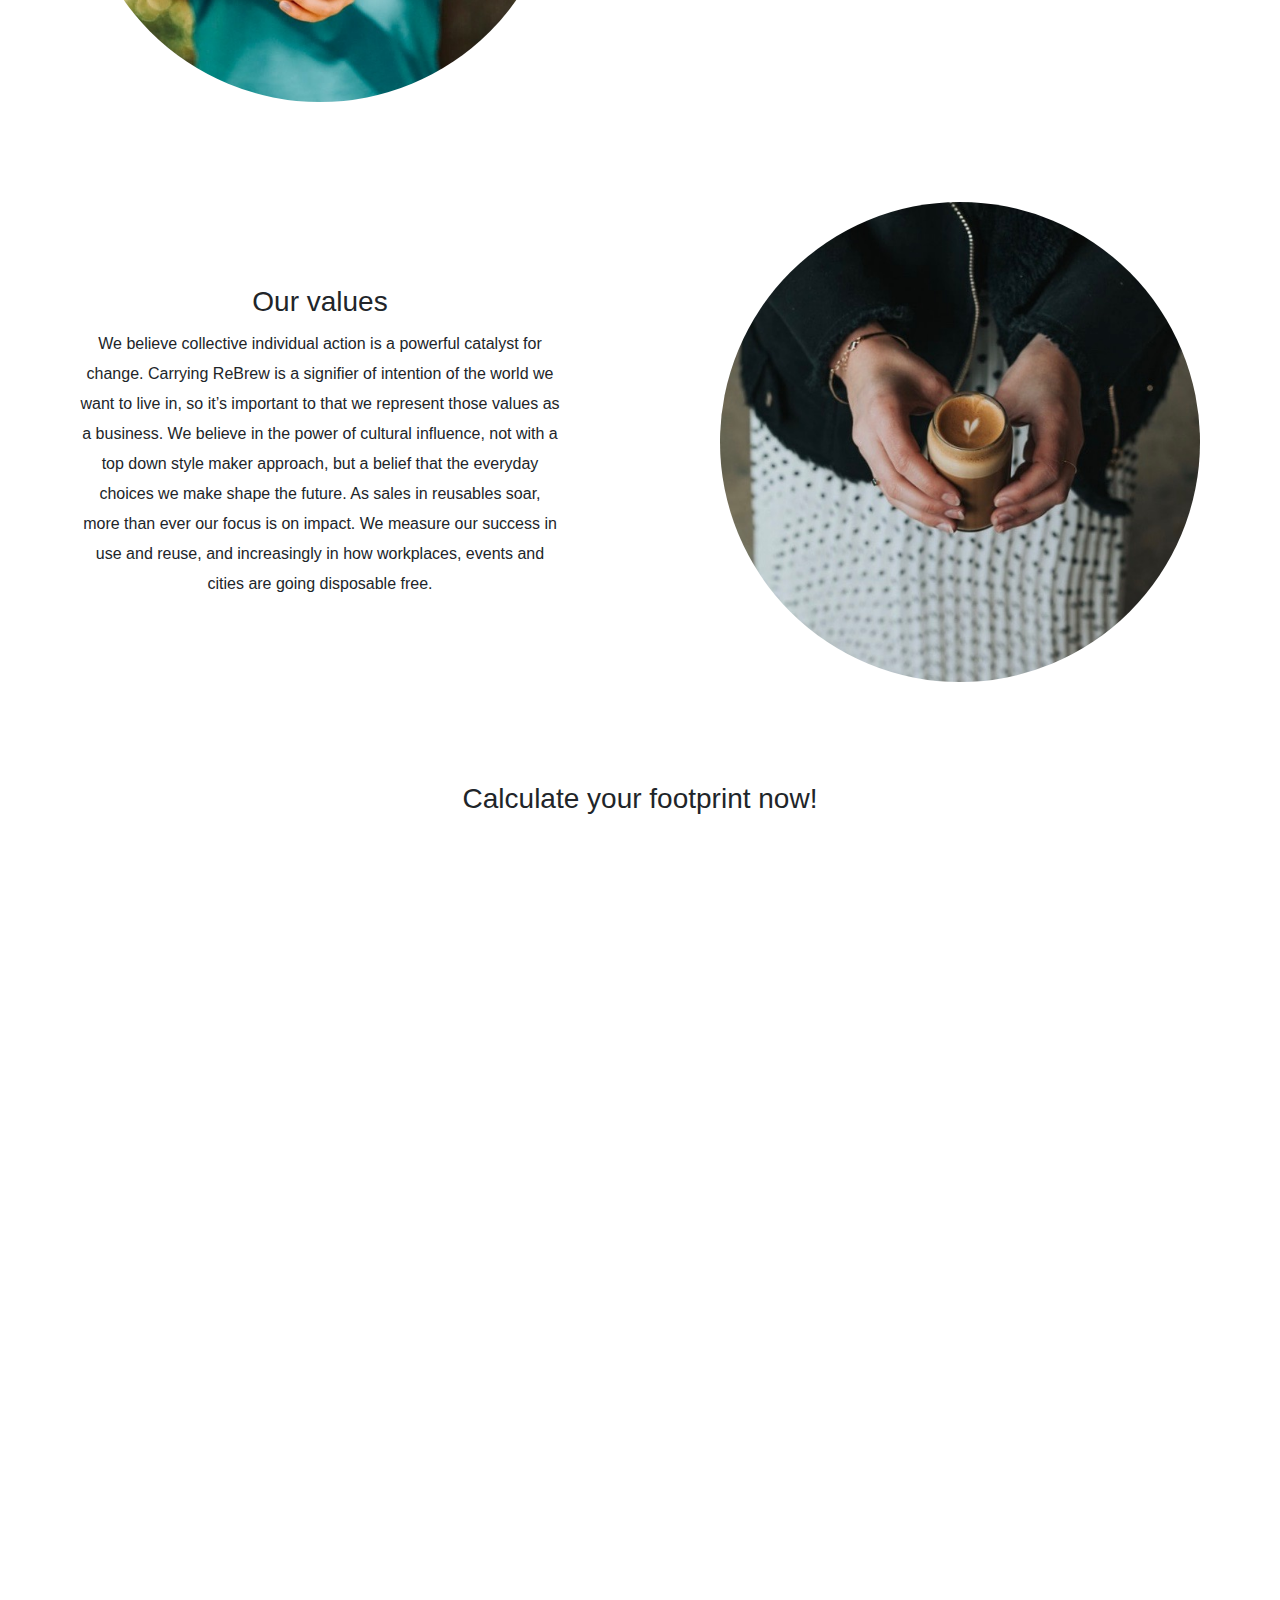
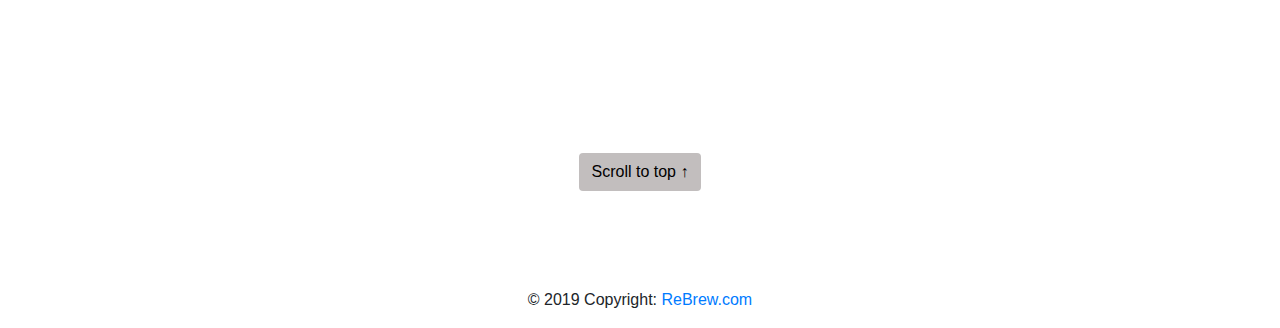
==== commit 50a00c0c: "Added one section to home and about pages." ====
--- a/about.html
+++ b/about.html
@@ -76,6 +76,18 @@
                       </p>
                   </li>
               </ul>
+              <!--     Row 4     -->
+              <ul class="flex-container" id="row4">
+                  <li class="flex-item">
+                      <h3> Our values </h3>
+                      <p>
+                        We believe collective individual action is a powerful catalyst for change. Carrying ReBrew is a signifier of intention of the world we want to live in, so it’s important to that we represent those values as a business. We believe in the power of cultural influence, not with a top down style maker approach, but a belief that the everyday choices we make shape the future. As sales in reusables soar, more than ever our focus is on impact. We measure our success in use and reuse, and increasingly in how workplaces, events and cities are going disposable free.
+                      </p>
+                  </li>
+                  <li class="flex-item">
+                      <img src="Images/values.jpg" alt="Coffee cup" id="cup">
+                  </li>
+              </ul>
               <!--     Embedded footprint calculator     -->
               <div class="container-fluid" id="calculator">
                   <h3>Calculate your footprint now!</h3>
--- a/css/styles.css
+++ b/css/styles.css
@@ -36,6 +36,12 @@
         text-align: center;
         bottom: auto;
         margin: 10px;
+}
+h4 {
+        max-width: 400px;
+        min-width: auto;
+        margin-top: 20px;
+        text-shadow: -1px 0 grey, 0 1px grey, 1px 0 grey, 0 -1px grey;
 }
 p {
         position: relative;
@@ -64,9 +70,7 @@
 #footer {
         text-align: center;
         background-color: white;
-        position: relative;
-        top: auto;
-        bottom: 0%;
+        margin-bottom: 0;
 }
 /* Text in footer */
 #Copyright {
@@ -100,7 +104,7 @@
         overflow: hidden;
         position: relative !important;
 }
-#travel-pic {
+#travel-pic, #girl {
         min-width: 100%;
         min-height: 100%;
         height: auto;
@@ -113,6 +117,9 @@
         border-radius: 50%;
         flex-shrink: 0;
 }
+#girl {
+        top: 0 !important;
+}
 #home-section-3 {
         background-image: url("../Images/spill.jpeg");
         background-color: #4a4646;
@@ -121,7 +128,6 @@
         background-repeat: no-repeat;
         background-size: cover;
         color: black;
-        position: relative;
         display: flex;
         flex-direction: column;
         flex-wrap: wrap;
@@ -130,20 +136,28 @@
         vertical-align: center;
 }
 #text-container {
-        background: rgba(255, 255, 255, 0.7);
-        position: relative;
+        background: rgba(255, 255, 255, 0.6);
         top: auto;
         left: auto;
+        max-width: 700px;
+        min-width: auto;
         align-items: center;
         vertical-align: middle;
         color: black;
-        overflow: visible;
+        overflow: scroll;
         display: flex;
         flex-direction: column;
         justify-content: center;
         text-align: center;
         vertical-align: center;
         line-height: 30px;
+}
+#home-section-4 {
+        display: flex;
+        justify-content: center;
+        align-items: center;
+        overflow: hidden;
+        position: relative !important;
 }
 /*        Scroll to top button styling and speed      */
 #btn-container {
@@ -171,7 +185,7 @@
         justify-content: space-around;
         align-items: center;
 }
-#row2 {
+#row2, #row4 {
         flex-wrap: wrap-reverse !important;
 }
 .flex-item {
@@ -182,12 +196,12 @@
         text-align: center;
         vertical-align: middle;
         align-items: center;
-
 }
 /*    Images styling    */
 #ruler, #leaf, #cup {
         border-radius: 50%;
         width: 100%;
+        padding: 10px;
 }
 
 /* Embedded footprint calculator */
@@ -205,9 +219,69 @@
 
 
 /*  -----------------   Contact page specific styling (contact.html)   ----------------- */
-/* Embedded google map  */
-#map {
-        text-align: center;
-        padding: 10px;
-        max-width: 1vw;
-}
+/* post boxes image */
+#post {
+        display: flex;
+        align-items: center;
+        justify-content: center;
+        position: absolute;
+        width: 100%;
+        margin-bottom: 10px;
+}
+#container-form {
+        background-image: url("../Images/post-boxes.jpg");
+        background-position: center;
+        background-repeat: no-repeat;
+        background-size: cover;
+        height: auto;
+        width: auto;
+        margin: 0;
+        display: flex;
+        align-items: center;
+        justify-content: center;
+        color: white;
+}
+form {
+        transition: all 4s ease-in-out;
+        display: flex;
+        align-items: center;
+        justify-content: center;
+        flex-direction: column;
+        margin-bottom: 60px;
+}
+.form-control {
+        background: rgba(255, 255, 255, 0.7);
+        max-width: 400px;
+        min-width: auto;
+        border: none;
+        outline: none;
+        border-bottom: 1px solid white;
+        color: white;
+        font-weight: bold;
+        display: flex;
+        align-items: center;
+        justify-content: center;
+        overflow: visible;
+}
+form .submit {
+        background: rgba(255, 255, 255, 0.7);
+        margin-top: 5px;
+        text-shadow: -1px 0 #4d4f4d, 0 1px #4d4f4d, 1px 0 #4d4f4d, 0 -1px #4d4f4d;
+        letter-spacing: 1px;
+        font-size: 21px;
+}
+
+/* bottom container with openting times, map and social media */
+#container-contact {
+        min-height: 200px;
+        max-height: auto;
+        margin-bottom: 40px;
+        margin-top: 30px;
+}
+.col-sm-4 {
+        margin-bottom: 30px;
+}
+/* Social media logos */
+.social-m {
+        padding: 5px;
+}
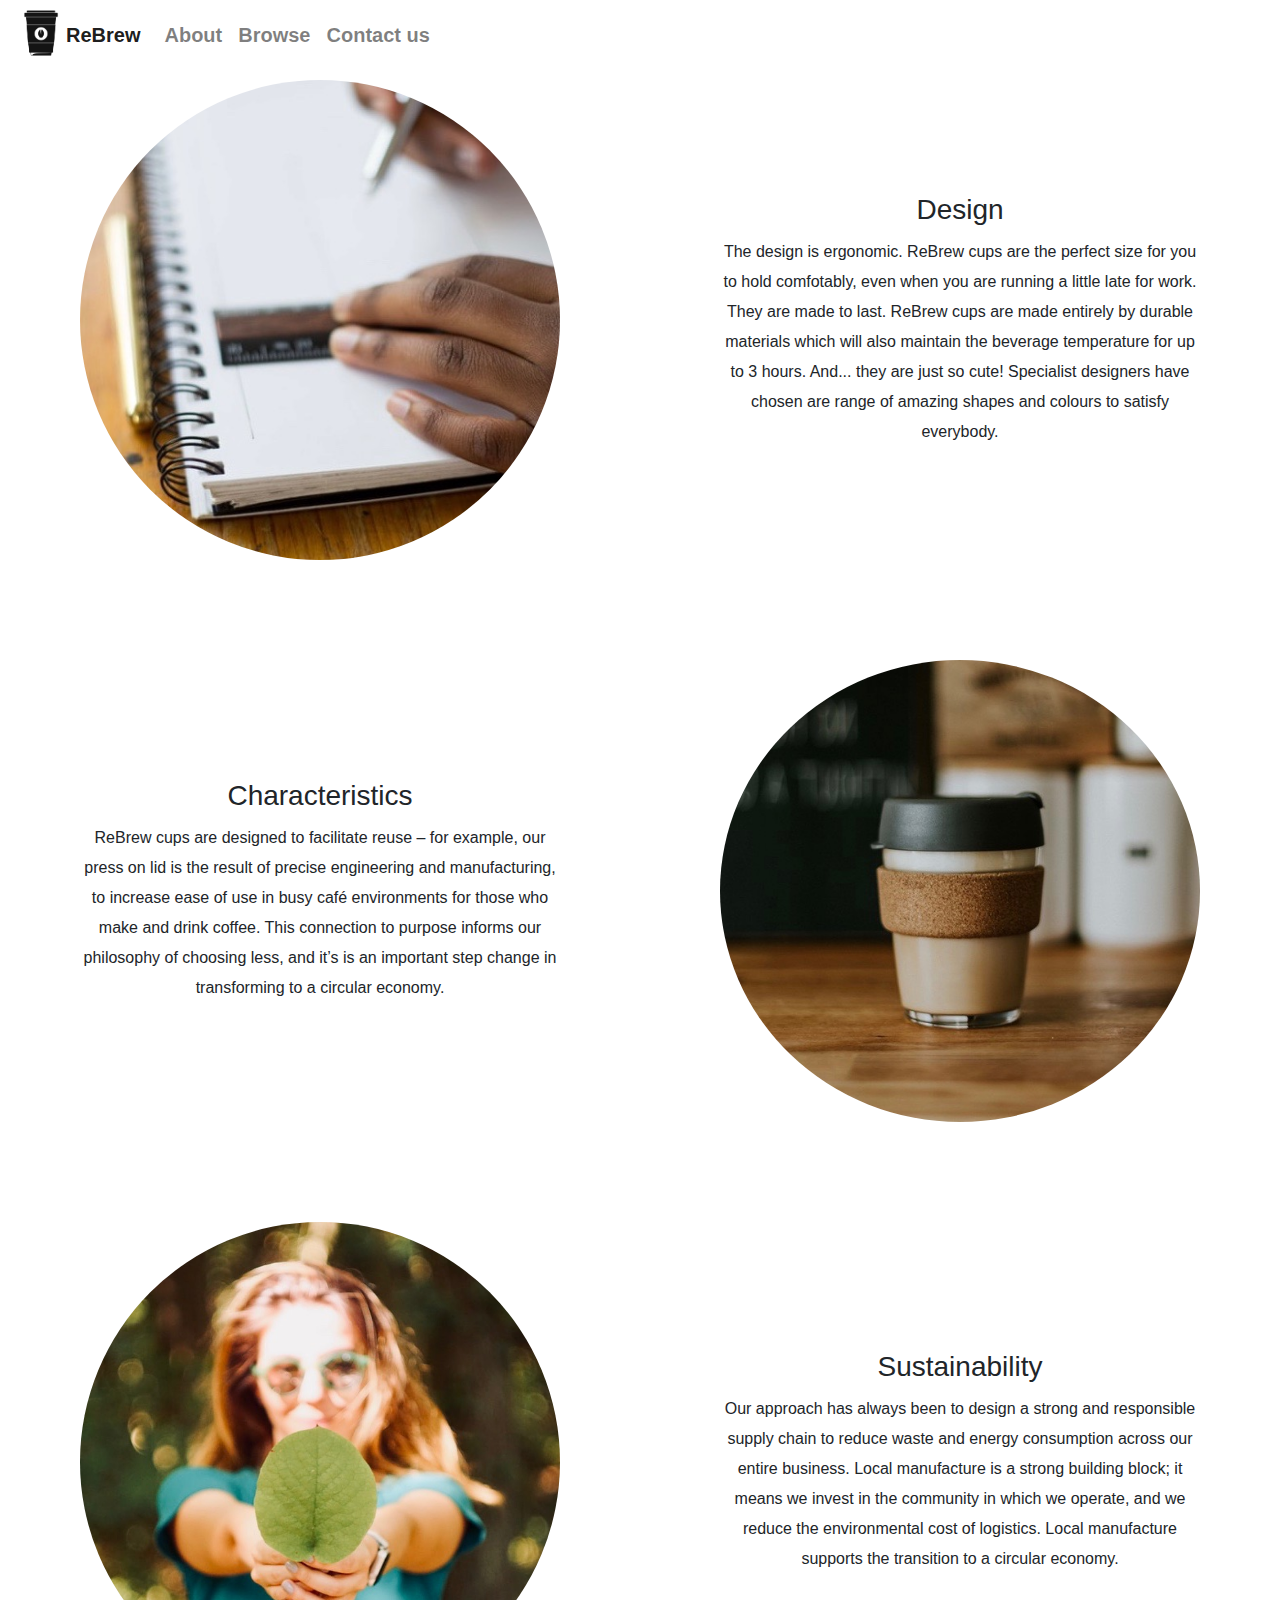
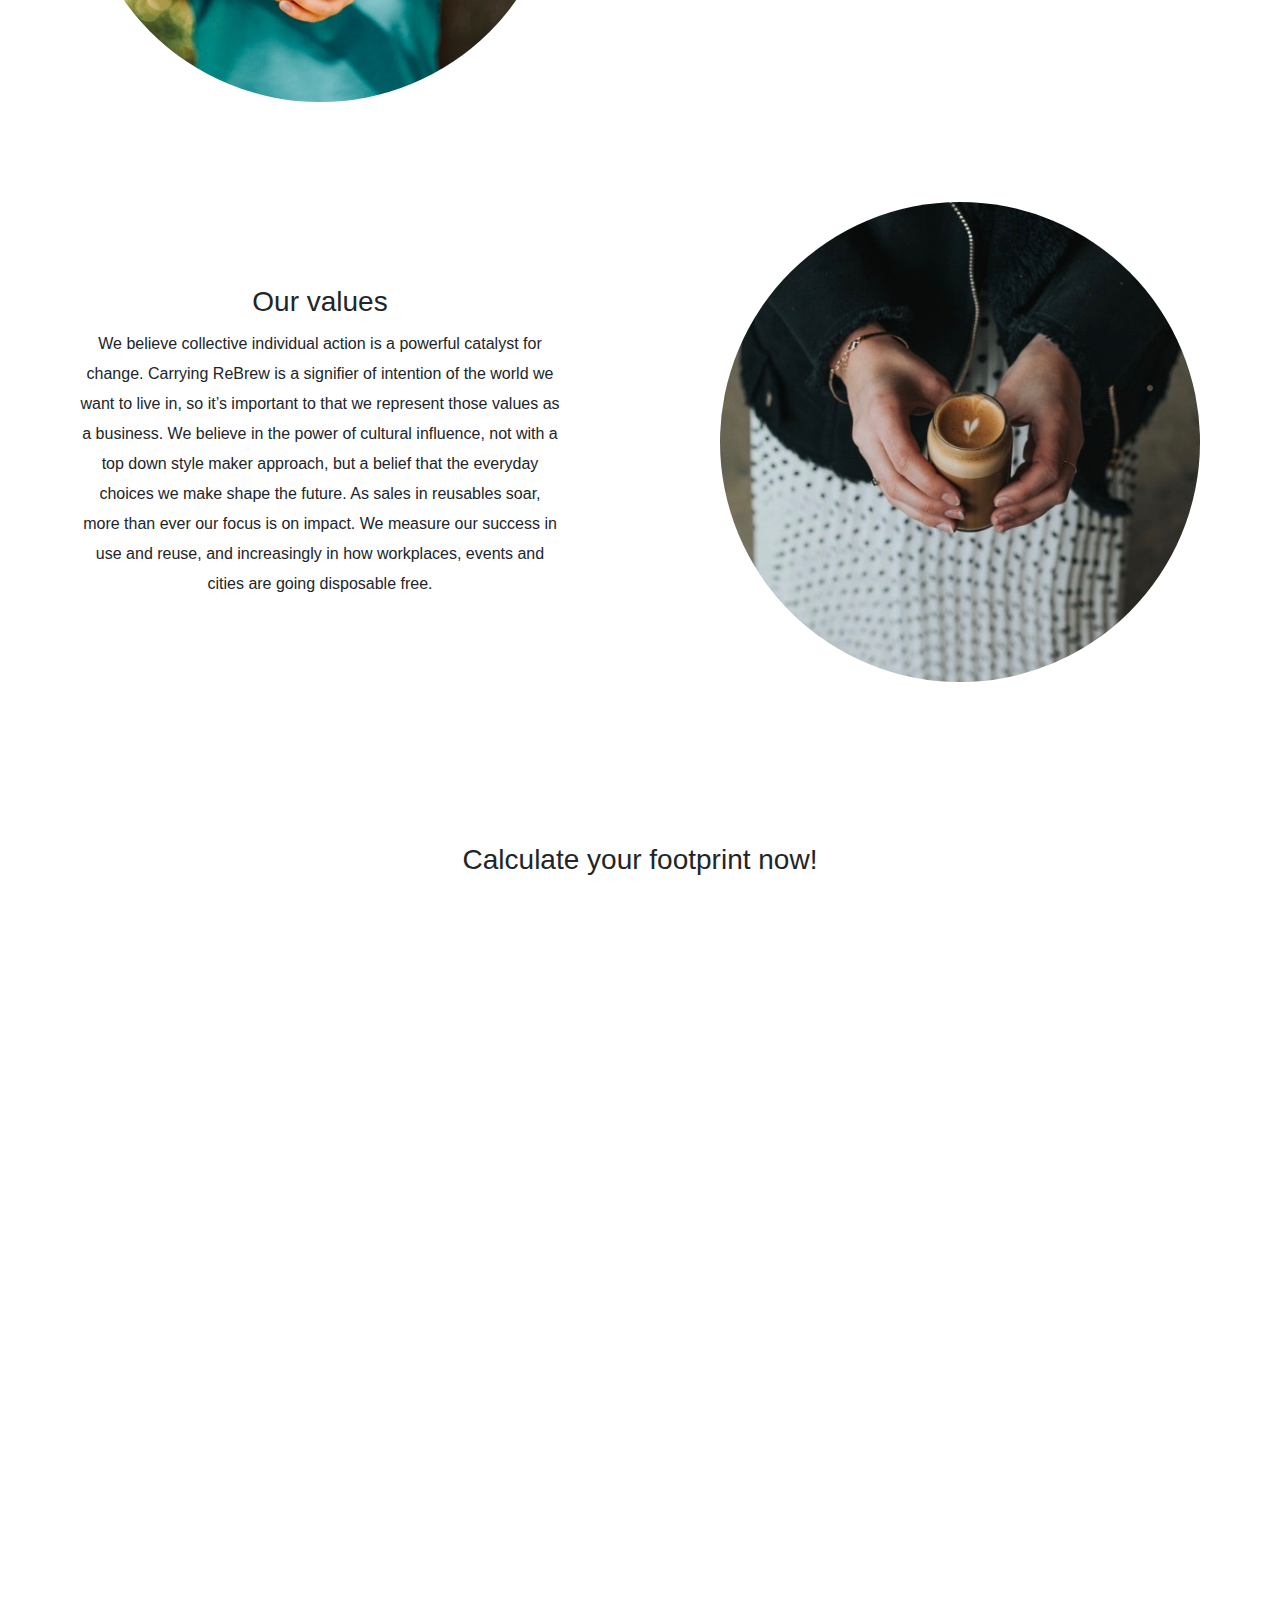
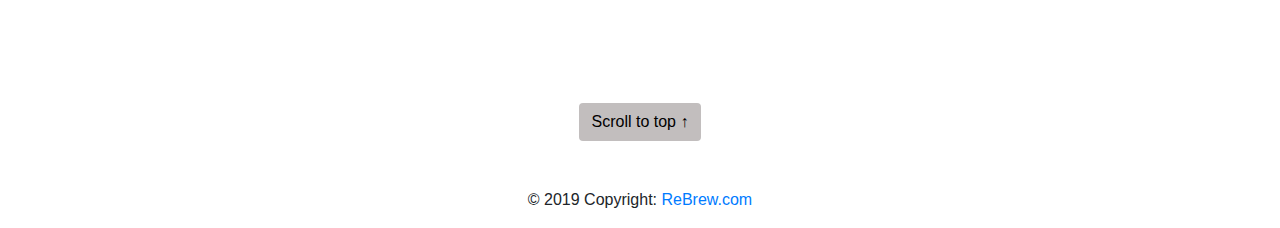
==== commit 82215110: "Changed images on carousel and its background" ====
--- a/about.html
+++ b/about.html
@@ -90,8 +90,8 @@
               </ul>
               <!--     Embedded footprint calculator     -->
               <div class="container-fluid" id="calculator">
-                  <h3>Calculate your footprint now!</h3>
-                  <iframe width=90% height="528" frameborder="0" marginwidth="0" marginheight="0" scrolling="no" src="https://calculator.carbonfootprint.com/calculator.aspx">
+                  <h3>Calculate your footprint now!</h3><br>
+                  <iframe width=90% height="700" frameborder="0" marginwidth="0" marginheight="0" scrolling="no" src="https://calculator.carbonfootprint.com/calculator.aspx">
                   </iframe>
               </div>
               <!--   Scroll to top button   -->
--- a/css/styles.css
+++ b/css/styles.css
@@ -152,6 +152,15 @@
         vertical-align: center;
         line-height: 30px;
 }
+#text-container-4 {
+        background: rgba(255, 255, 255, 0.6);
+        top: auto;
+        left: auto;
+        min-width: 100vw;
+        color: black;
+        text-align: center;
+        line-height: 30px;
+}
 #home-section-4 {
         display: flex;
         justify-content: center;
@@ -164,7 +173,7 @@
         display: flex;
         align-items: center;
         justify-content: center;
-        height: 200px !important;
+        height: 100px !important;
         overflow: scroll;
 }
 .btn {
@@ -206,17 +215,35 @@
 
 /* Embedded footprint calculator */
 #calculator {
-        margin: 0;
-        margin-top: 15px;
-        padding: 0;
-        align-items: center;
-        overflow: scroll !important;
-
+        max-width: 800px;
+        margin-left: auto;
+        margin-right: auto;
+        align-items: center;
+        overflow: visible !important;
+        display: flex;
+        flex-direction: column;
+        justify-content: center;
+        align-items: center;
 }
 /*  -----------------   Browse page specific styling (browse.html)   ----------------- */
 
-
-
+#browse-main {
+        background-image: url("../Images/coffee-beans.jpg");
+        background-color:  #e3e3e3;
+        background-position: center;
+        background-repeat: no-repeat;
+        background-size: cover;
+}
+coffee-beans.jpg {
+        opacity: 0.5;
+}
+.carousel-inner {
+        width: 100vw;
+        height: 80vh;
+}
+.d-block {
+        max-width: 500px;
+}
 
 /*  -----------------   Contact page specific styling (contact.html)   ----------------- */
 /* post boxes image */
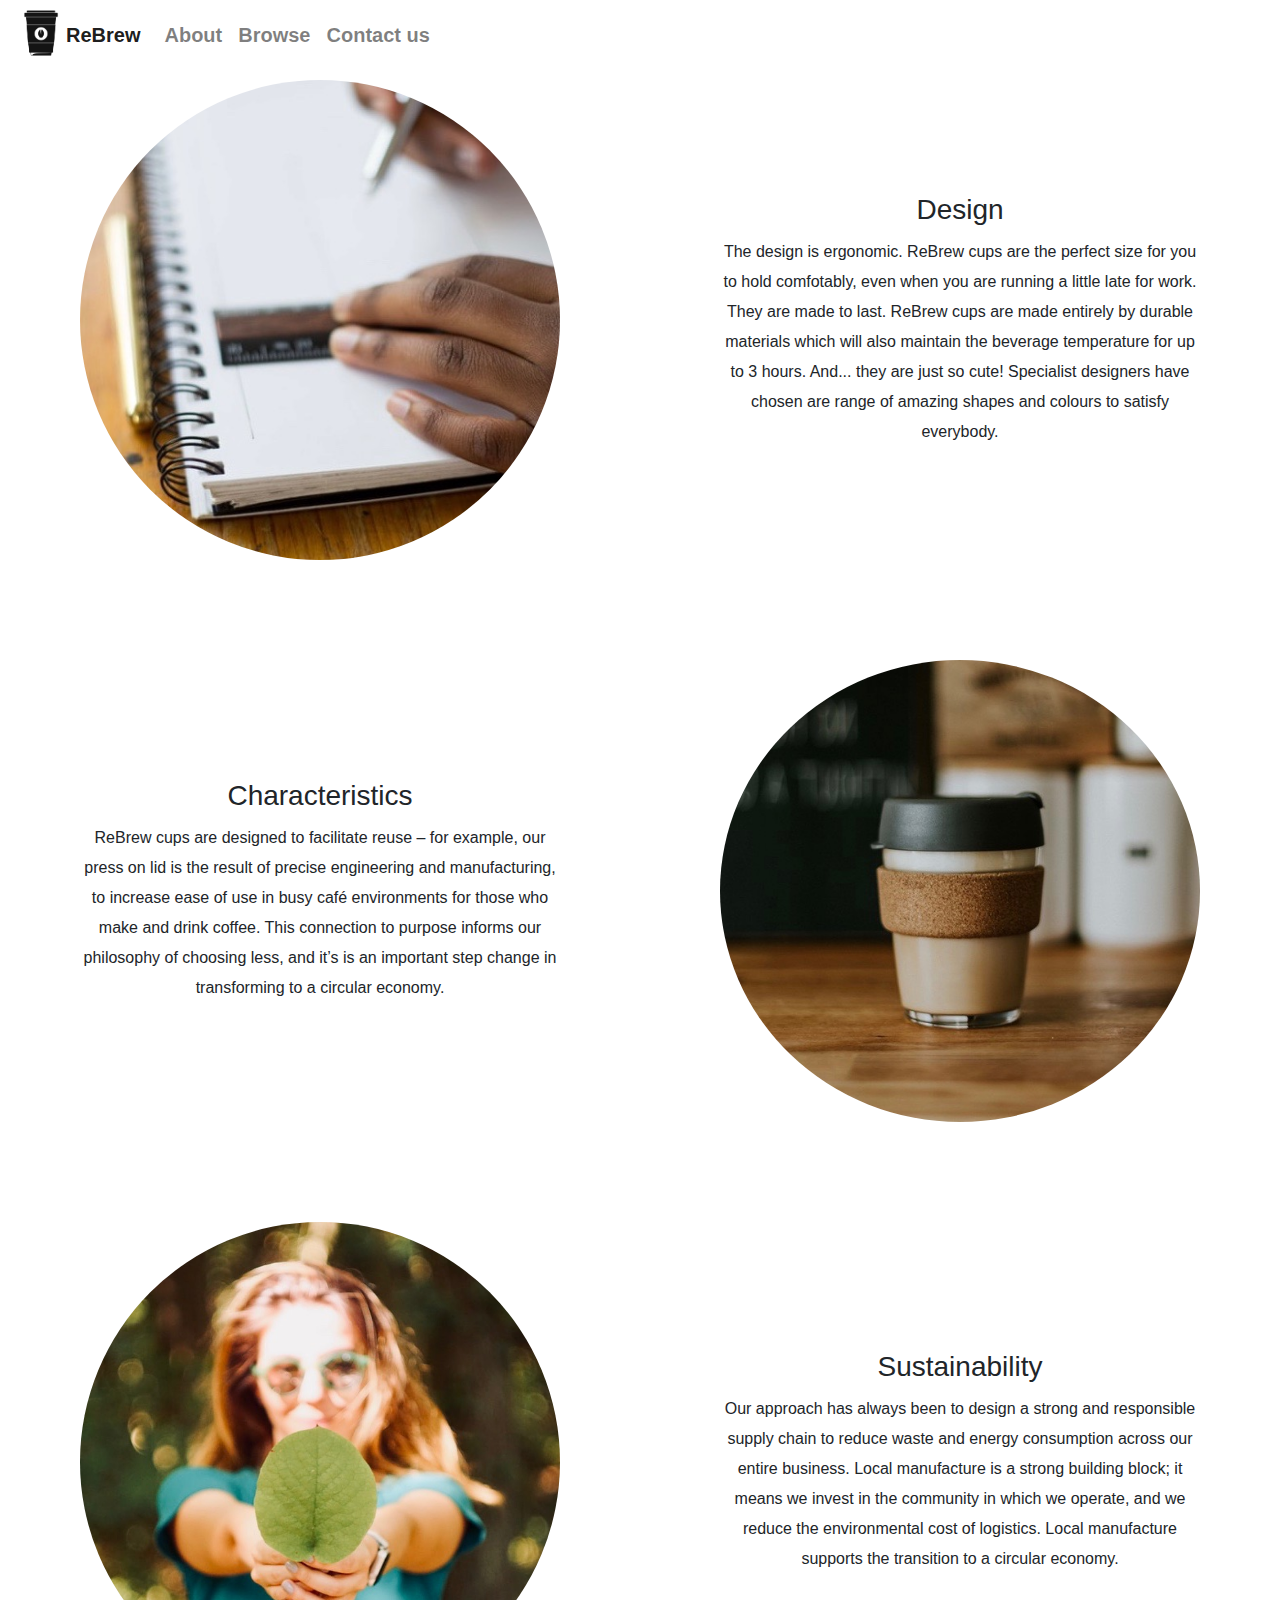
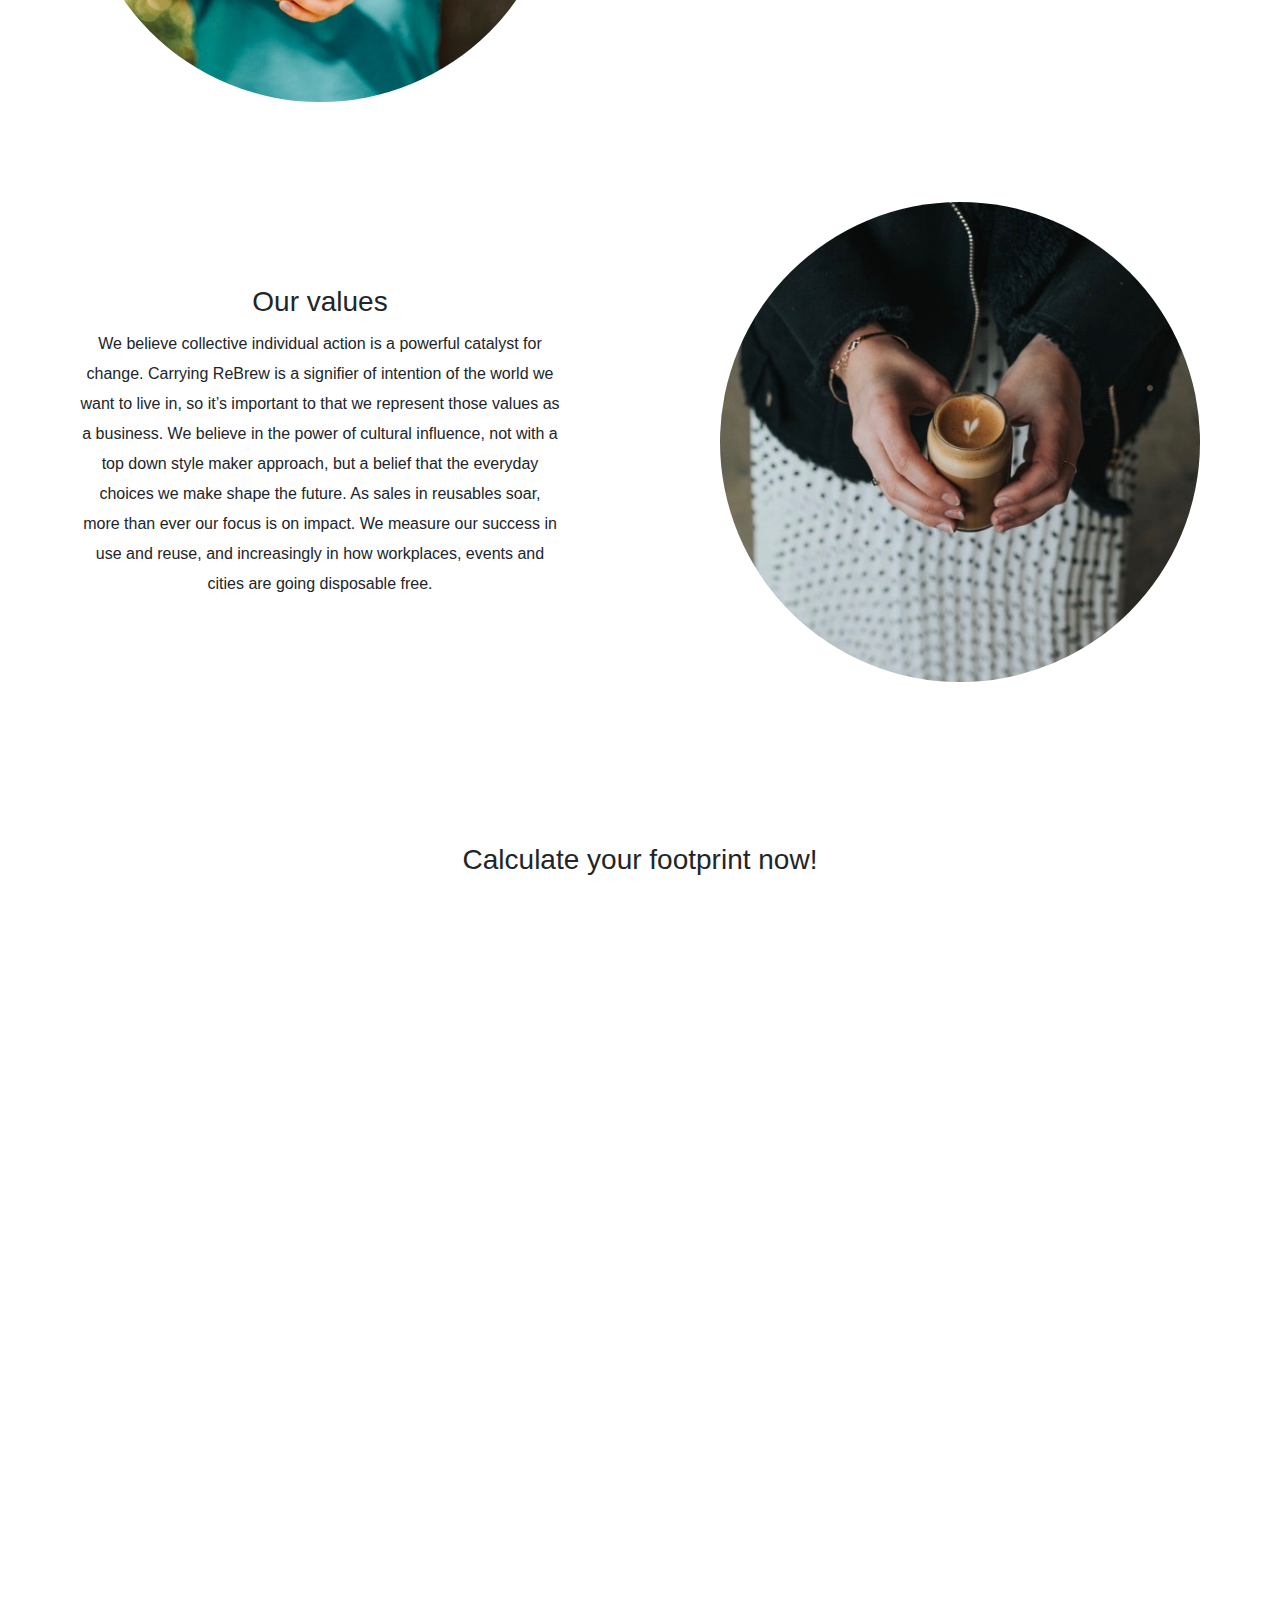
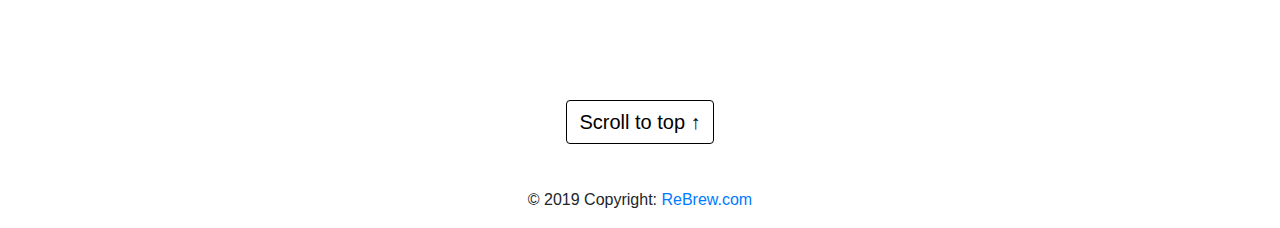
==== commit e075cc2b: "Changed button styling" ====
--- a/about.html
+++ b/about.html
@@ -96,7 +96,7 @@
               </div>
               <!--   Scroll to top button   -->
               <div class="container" id="btn-container">
-                  <a href="#" class="scroll-to"><button type="button" class="btn">Scroll to top ↑</button></a>
+                  <a href="#" class="scroll-to"><button type="button" class="btn" id="btn-about">Scroll to top ↑</button></a>
               </div>
       </main>
 
--- a/css/styles.css
+++ b/css/styles.css
@@ -41,7 +41,6 @@
         max-width: 400px;
         min-width: auto;
         margin-top: 20px;
-        text-shadow: -1px 0 grey, 0 1px grey, 1px 0 grey, 0 -1px grey;
 }
 p {
         position: relative;
@@ -97,8 +96,15 @@
         width: 100%;
         height: 100%;
 }
+#home-section-1 {
+        display: flex;
+        justify-content: center;
+        align-items: flex-end;
+}
 #home-section-2 {
         display: flex;
+        flex-direction: column;
+        flex-wrap: wrap;
         justify-content: center;
         align-items: center;
         overflow: hidden;
@@ -109,7 +115,6 @@
         min-height: 100%;
         height: auto;
         position: absolute;
-        bottom: 15%;
         left: 50%;
         right: 50%;
         left: -100px;
@@ -132,8 +137,8 @@
         flex-direction: column;
         flex-wrap: wrap;
         justify-content: center;
-        text-align: center;
-        vertical-align: center;
+        align-items: center;
+        text-align: center;
 }
 #text-container {
         background: rgba(255, 255, 255, 0.6);
@@ -163,12 +168,14 @@
 }
 #home-section-4 {
         display: flex;
+        flex-direction: column;
+        flex-wrap: wrap;
         justify-content: center;
         align-items: center;
         overflow: hidden;
         position: relative !important;
 }
-/*        Scroll to top button styling and speed      */
+/*        Scroll buttons styling and speed      */
 #btn-container {
         display: flex;
         align-items: center;
@@ -177,7 +184,20 @@
         overflow: scroll;
 }
 .btn {
-        background: #c2bebe;
+        background: rgba(255, 255, 255, 0.5);
+        border: 2px solid white;
+        max-width: 200px;
+        top: auto;
+        position: relative;
+        font-size: 20px;
+        font-weight: bold;
+        font-family: sans-serif;
+}
+#btn1 {
+        margin-bottom: 200px;
+}
+.btn:hover {
+        background-color: white !important;
 }
 html {
         scroll-behavior: smooth;
@@ -224,6 +244,14 @@
         flex-direction: column;
         justify-content: center;
         align-items: center;
+}
+#btn-about {
+        background: rgba(255, 255, 255, 0.7);
+        border: 1px solid black;
+        font-weight: normal;
+}
+#btn-about:hover {
+        background-color: #dedcdc !important;
 }
 /*  -----------------   Browse page specific styling (browse.html)   ----------------- */
 
@@ -283,7 +311,7 @@
         border: none;
         outline: none;
         border-bottom: 1px solid white;
-        color: white;
+        color: #4d4d4d;
         font-weight: bold;
         display: flex;
         align-items: center;
@@ -291,11 +319,12 @@
         overflow: visible;
 }
 form .submit {
-        background: rgba(255, 255, 255, 0.7);
+        background: rgba(255, 255, 255, 0.8);
         margin-top: 5px;
-        text-shadow: -1px 0 #4d4f4d, 0 1px #4d4f4d, 1px 0 #4d4f4d, 0 -1px #4d4f4d;
-        letter-spacing: 1px;
         font-size: 21px;
+}
+.form-control:hover {
+        background: white;
 }
 
 /* bottom container with openting times, map and social media */
